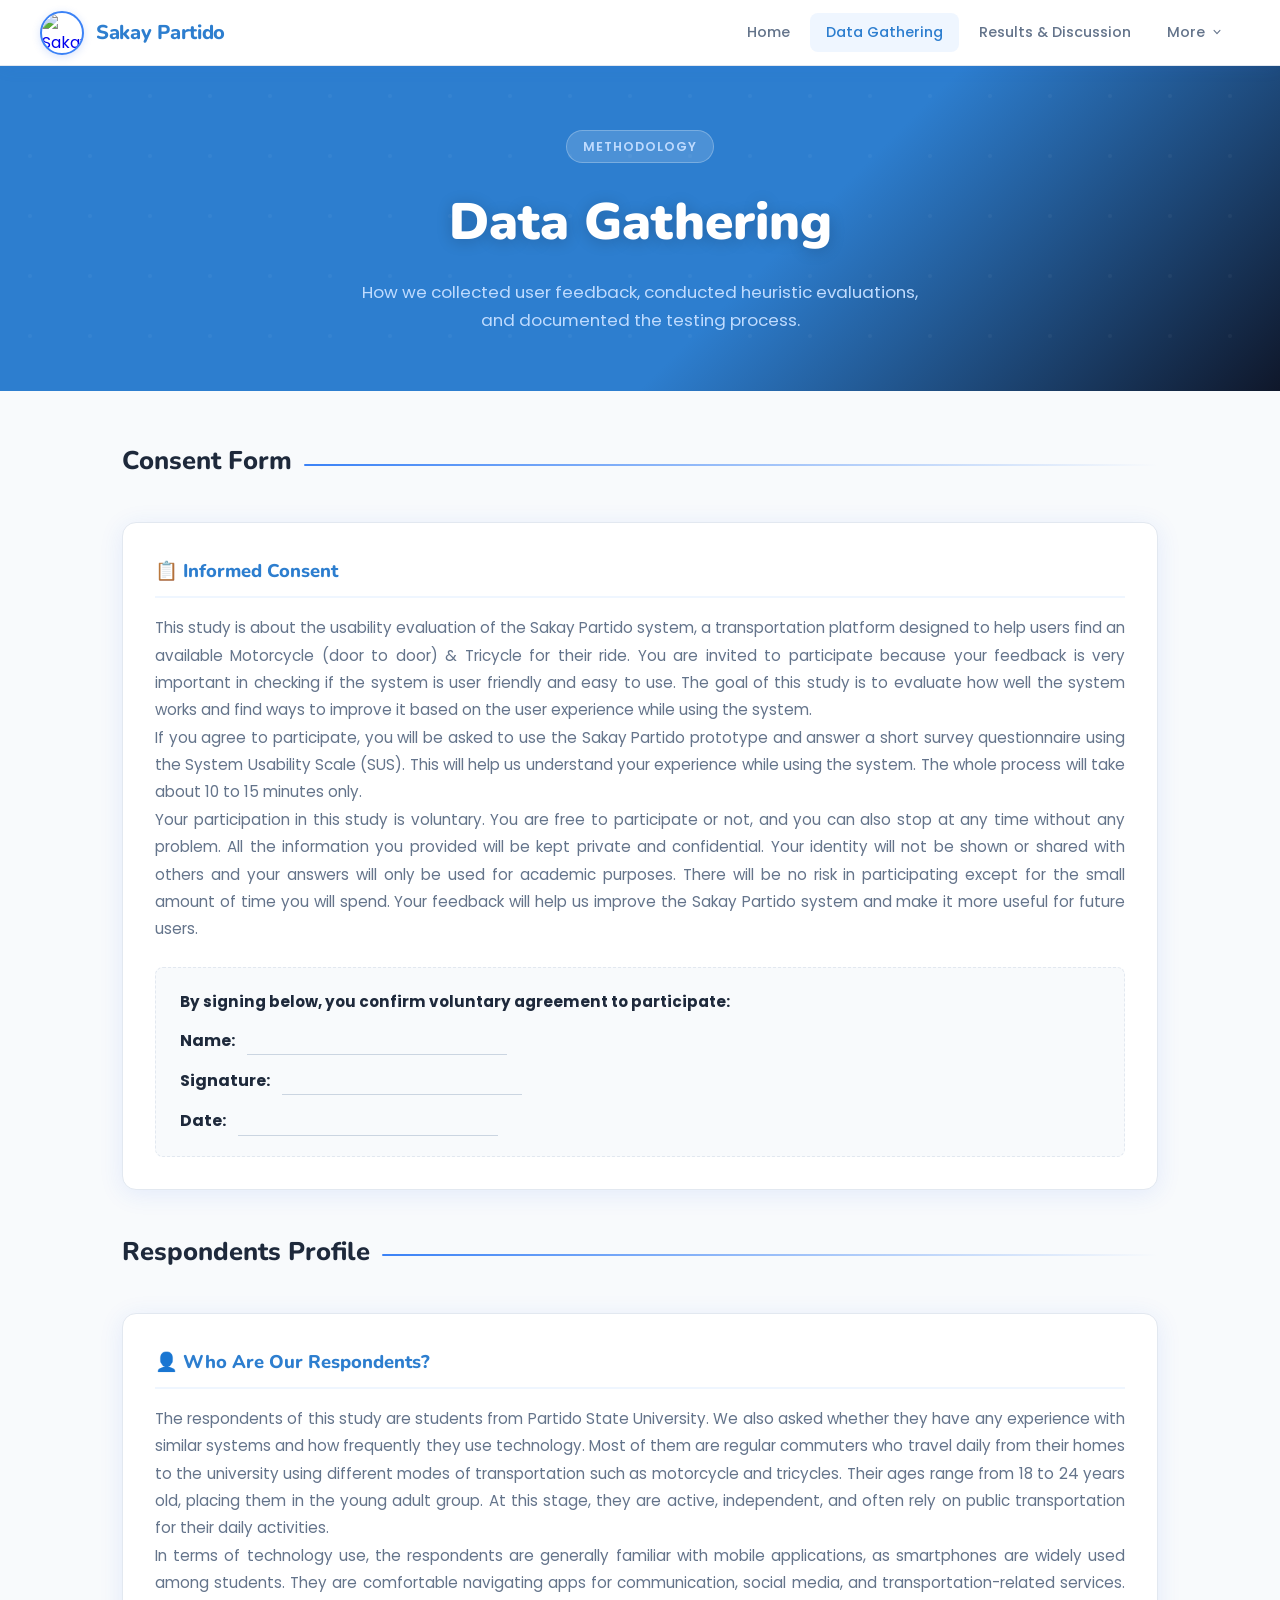
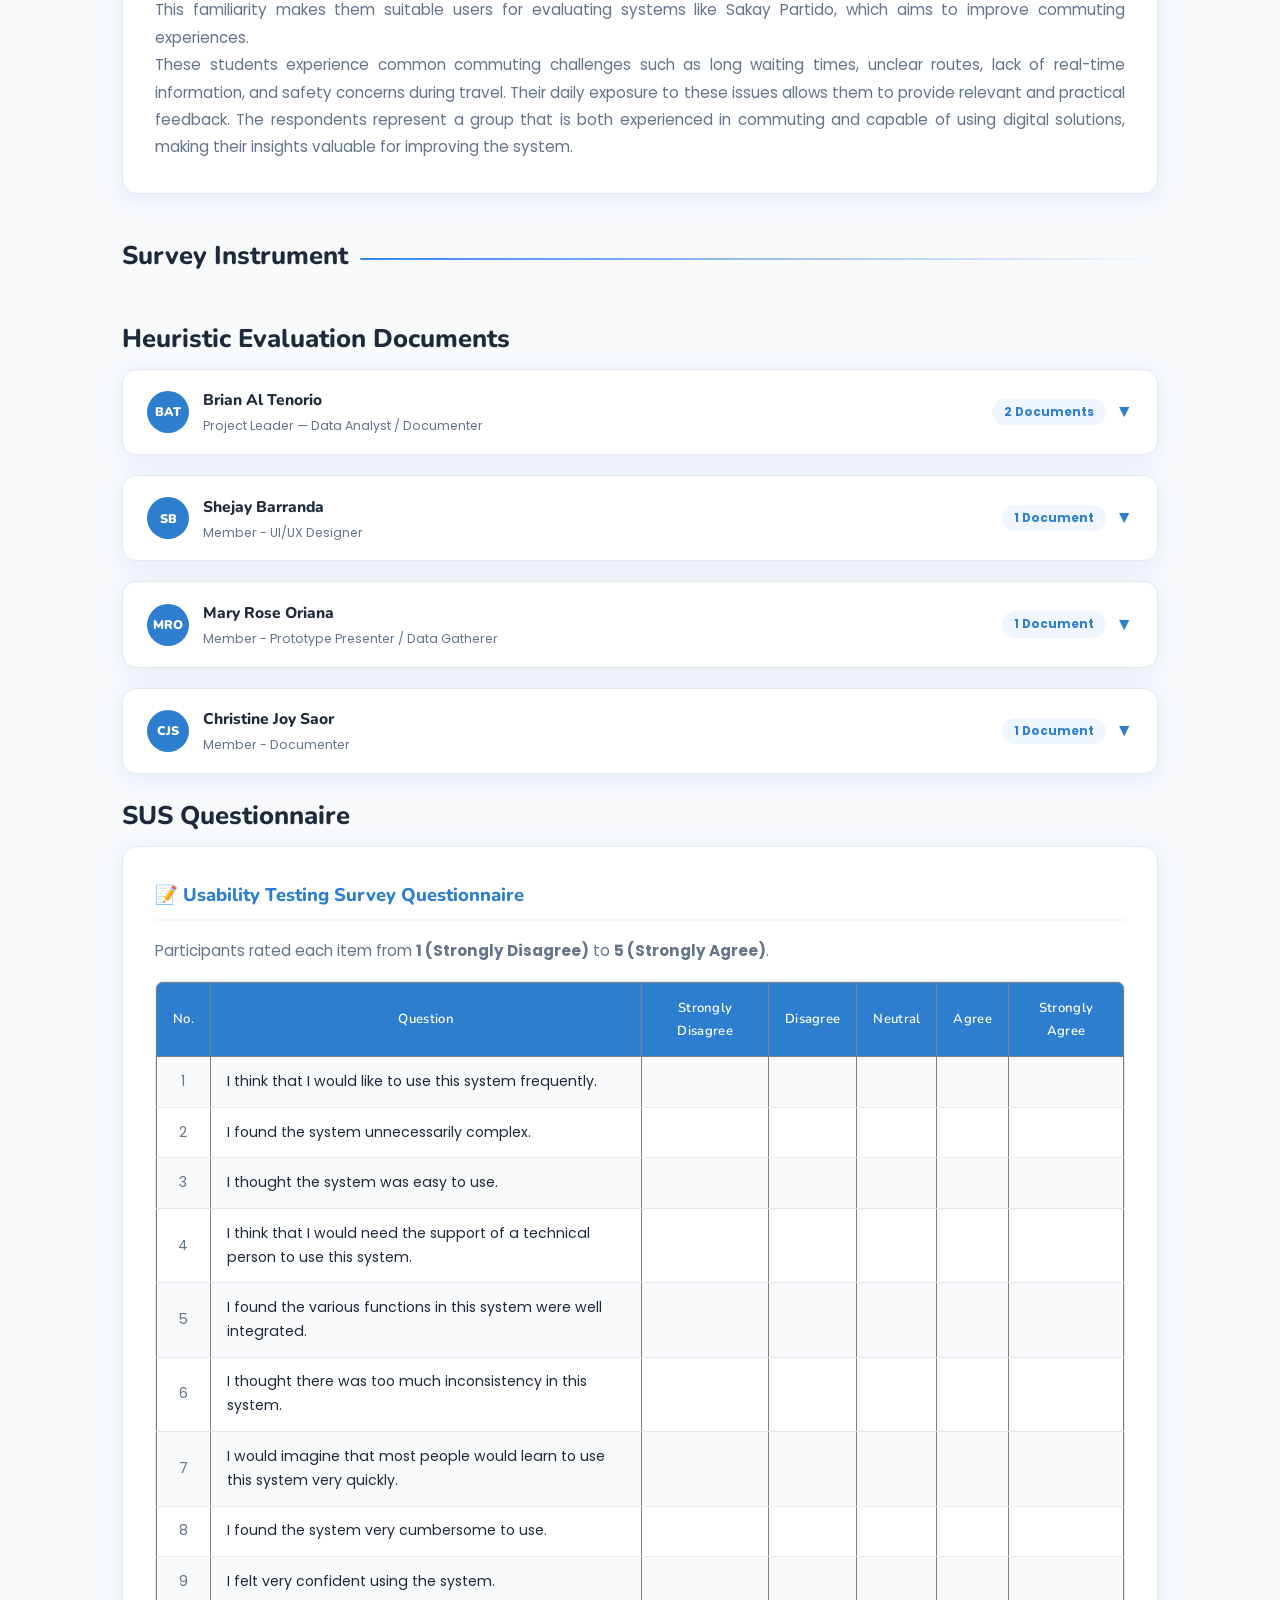
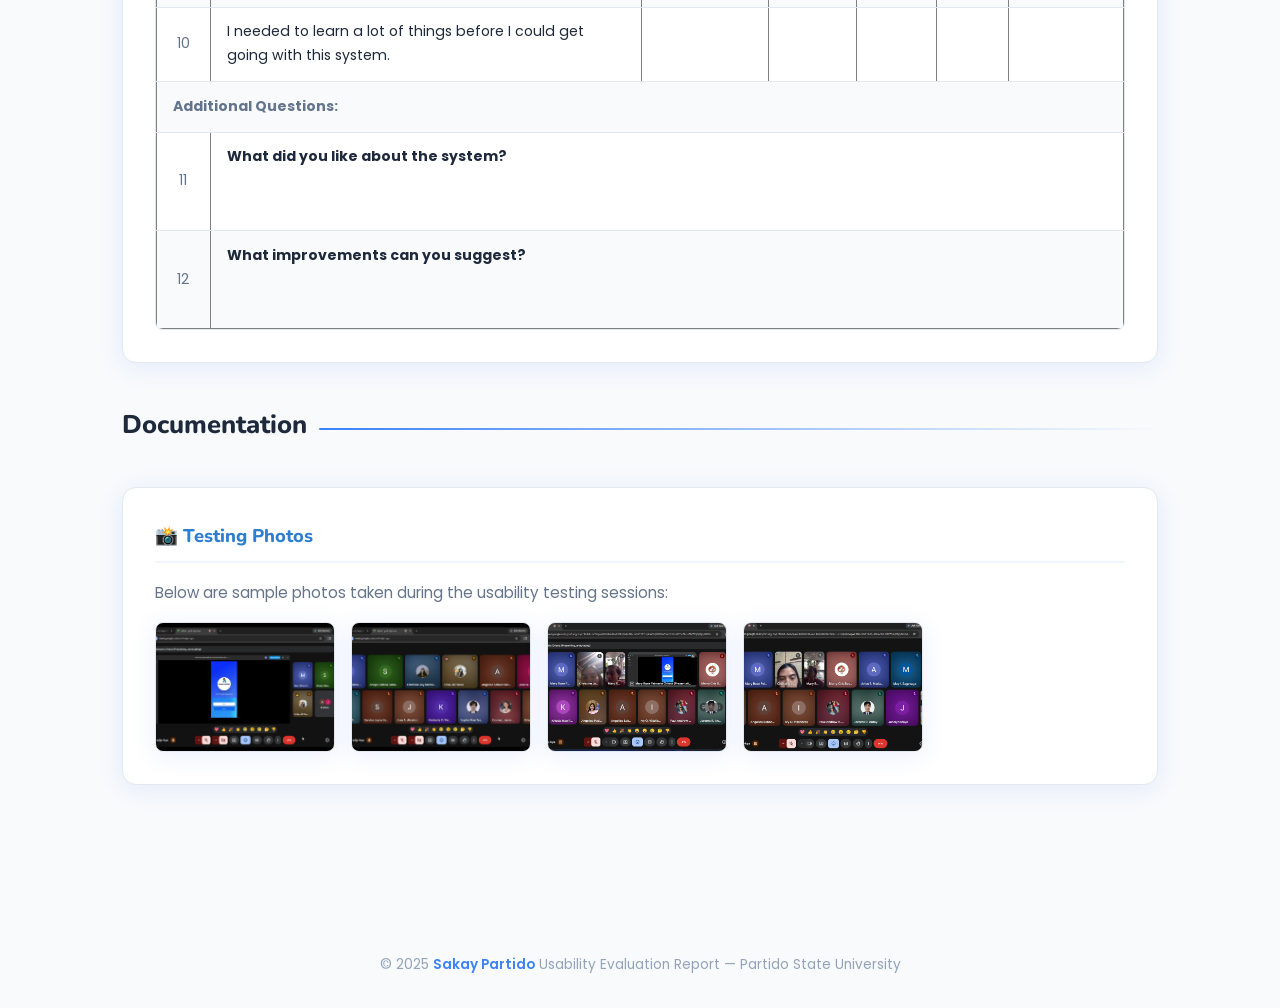
==== data-gathering.html @ 31b9d893 "ok" ====
<!DOCTYPE html>
<html lang="en">
<head>
    <meta charset="UTF-8">
    <meta name="viewport" content="width=device-width, initial-scale=1.0">
    <title>Sakay Partido – Data Gathering</title>
    <link rel="stylesheet" href="style.css">
</head>
<body>

<!-- ─── NAV ─── -->
<nav>
    <a class="logo-container" href="index.html">
        <div class="logo-circle">
            <img src="Logo.png" alt="Sakay Partido Logo">
        </div>
        <h2>Sakay Partido</h2>
    </a>
    <div class="nav-links">
        <a href="index.html">Home</a>
        <a href="data-gathering.html" class="active">Data Gathering</a>
        <a href="result.html">Results &amp; Discussion</a>
        <div class="dropdown">
            <button class="dropdown-btn" id="moreBtn">
                More
                <svg viewBox="0 0 20 20" fill="currentColor">
                    <path fill-rule="evenodd" d="M5.23 7.21a.75.75 0 011.06.02L10 11.168l3.71-3.938a.75.75 0 111.08 1.04l-4.25 4.5a.75.75 0 01-1.08 0l-4.25-4.5a.75.75 0 01.02-1.06z" clip-rule="evenodd"/>
                </svg>
            </button>
            <div class="dropdown-menu" id="dropdownMenu">
                <a href="reflection.html"><span class="icon">💭</span> Reflection</a>
                <a href="prototype.html"><span class="icon">📱</span> Prototype Walkthrough</a>
            </div>
        </div>
    </div>
</nav>

<!-- ─── HEADER ─── -->
<div class="page-header">
    <div class="tag">Methodology</div>
    <h1>Data Gathering</h1>
    <p>How we collected user feedback, conducted heuristic evaluations, and documented the testing process.</p>
</div>

<!-- ─── MAIN ─── -->
<main>

    <!-- CONSENT FORM -->
    <div class="section-divider">
        <h2 class="section-title">Consent Form</h2>
    </div>

    <div class="card">
        <h3>📋 Informed Consent</h3>
        <p>
            This study is about the usability evaluation of the Sakay Partido system, a transportation 
            platform designed to help users find an available Motorcycle (door to door) &amp; Tricycle for their 
            ride. You are invited to participate because your feedback is very important in checking if the 
            system is user friendly and easy to use. The goal of this study is to evaluate how well the system 
            works and find ways to improve it based on the user experience while using the system.
        </p>
        <p>
            If you agree to participate, you will be asked to use the Sakay Partido prototype and answer a 
            short survey questionnaire using the System Usability Scale (SUS). This will help us 
            understand your experience while using the system. The whole process will take about 10 to 
            15 minutes only.
        </p>
        <p>
            Your participation in this study is voluntary. You are free to participate or not, and 
            you can also stop at any time without any problem. All the information you provided will be 
            kept private and confidential. Your identity will not be shown or shared with others and 
            your answers will only be used for academic purposes. There will be no risk in participating 
            except for the small amount of time you will spend. Your feedback will help us improve the 
            Sakay Partido system and make it more useful for future users.
        </p>

        <div style="margin-top:1.5rem; background:#f8fafc; border-radius:var(--radius-sm); padding:1.25rem 1.5rem; border:1px dashed var(--border);">
            <p style="font-weight:700; color:var(--dark); margin-bottom:0.75rem;">By signing below, you confirm voluntary agreement to participate:</p>
            <div style="display:grid; gap:0.75rem;">
                <div><strong>Name:</strong> <span style="display:inline-block; width:260px; border-bottom:1.5px solid #cbd5e1; margin-left:0.5rem;">&nbsp;</span></div>
                <div><strong>Signature:</strong> <span style="display:inline-block; width:240px; border-bottom:1.5px solid #cbd5e1; margin-left:0.5rem;">&nbsp;</span></div>
                <div><strong>Date:</strong> <span style="display:inline-block; width:260px; border-bottom:1.5px solid #cbd5e1; margin-left:0.5rem;">&nbsp;</span></div>
            </div>
        </div>
    </div>

    <!-- RESPONDENTS PROFILE -->
    <div class="section-divider" style="margin-top:2.5rem;">
        <h2 class="section-title">Respondents Profile</h2>
    </div>

    <div class="card">
        <h3>👤 Who Are Our Respondents?</h3>
        <p>
            The respondents of this study are students from Partido State University. We also asked whether they have any experience
            with similar systems and how frequently they use technology. Most of them are regular 
            commuters who travel daily from their homes to the university using different modes of transportation 
            such as motorcycle and tricycles. Their ages range from 18 to 24 years old, placing them in the young 
            adult group. At this stage, they are active, independent, and often rely on public transportation for their 
            daily activities.
        </p>
        <p>
            In terms of technology use, the respondents are generally familiar with mobile applications, as smartphones 
            are widely used among students. They are comfortable navigating apps for communication, social media, and transportation-related services. 
            This familiarity makes them suitable users for evaluating systems like Sakay Partido, which aims to improve commuting experiences.
        </p>
        <p>
            These students experience common commuting challenges such as long waiting times, unclear routes, lack of real-time information, 
            and safety concerns during travel. Their daily exposure to these issues allows them to provide relevant and practical feedback. 
            The respondents represent a group that is both experienced in commuting and capable of using digital solutions, making their insights 
            valuable for improving the system.
        </p>
    </div>

    <div class="section-divider" style="margin-top:2.5rem;">
        <h2 class="section-title">Survey Instrument</h2>
    </div>

    <!-- HEURISTIC EVALUATION PDFs -->
        <h2 class="section-title">Heuristic Evaluation Documents</h2>

    <style>
        .pdf-member-block {
            background: var(--white);
            border: 1px solid var(--border);
            border-radius: var(--radius);
            box-shadow: var(--shadow);
            margin-bottom: 1.25rem;
            overflow: hidden;
        }
        .pdf-member-header {
            display: flex;
            align-items: center;
            justify-content: space-between;
            padding: 1.1rem 1.5rem;
            cursor: pointer;
            user-select: none;
            gap: 1rem;
            transition: background 0.2s;
        }
        .pdf-member-header:hover { background: #f8fafc; }
        .pdf-member-header-left {
            display: flex;
            align-items: center;
            gap: 0.85rem;
        }
        .pdf-avatar {
            width: 42px;
            height: 42px;
            border-radius: 50%;
            background: var(--primary);
            color: #fff;
            display: flex;
            align-items: center;
            justify-content: center;
            font-family: 'Nunito', sans-serif;
            font-weight: 900;
            font-size: 0.78rem;
            flex-shrink: 0;
        }
        .pdf-member-name {
            font-family: 'Nunito', sans-serif;
            font-weight: 800;
            color: var(--dark);
            font-size: 0.97rem;
        }
        .pdf-member-role {
            font-size: 0.78rem;
            color: var(--text-muted);
            margin-top: 0.1rem;
        }
        .pdf-badge {
            background: #eff6ff;
            color: var(--primary);
            border-radius: 99px;
            padding: 0.2rem 0.75rem;
            font-size: 0.74rem;
            font-weight: 700;
            white-space: nowrap;
        }
        .pdf-toggle-icon {
            color: var(--primary);
            font-size: 1.1rem;
            transition: transform 0.25s;
            flex-shrink: 0;
        }
        .pdf-toggle-icon.rotated { transform: rotate(180deg); }
        .pdf-body {
            display: none;
            border-top: 1px solid var(--border);
            padding: 1.25rem 1.5rem 1.5rem;
        }
        .pdf-body.open { display: block; }
        .pdf-tabs {
            display: flex;
            gap: 0.5rem;
            margin-bottom: 1rem;
            flex-wrap: wrap;
        }
        .pdf-tab-btn {
            background: #f1f5f9;
            border: 1px solid var(--border);
            border-radius: 99px;
            padding: 0.35rem 1rem;
            font-family: 'Nunito', sans-serif;
            font-size: 0.8rem;
            font-weight: 700;
            color: var(--text-muted);
            cursor: pointer;
            transition: all 0.2s;
        }
        .pdf-tab-btn.active {
            background: var(--primary);
            color: #fff;
            border-color: var(--primary);
        }
        .pdf-tab-btn:hover:not(.active) { background: #e2e8f0; }
        .pdf-frame-wrap { position: relative; }
        .pdf-frame-wrap iframe {
            width: 100%;
            height: 620px;
            border: 1px solid var(--border);
            border-radius: var(--radius-sm);
            display: block;
        }
        .pdf-open-link {
            display: inline-flex;
            align-items: center;
            gap: 0.4rem;
            margin-top: 0.75rem;
            font-size: 0.8rem;
            color: var(--primary);
            font-weight: 700;
            text-decoration: none;
        }
        .pdf-open-link:hover { text-decoration: underline; }
    </style>

    <!-- Brian — 2 PDFs -->
    <div class="pdf-member-block">
        <div class="pdf-member-header" onclick="togglePdf(this)">
            <div class="pdf-member-header-left">
                <div class="pdf-avatar">BAT</div>
                <div>
                    <div class="pdf-member-name">Brian Al Tenorio</div>
                    <div class="pdf-member-role">Project Leader — Data Analyst / Documenter</div>
                </div>
            </div>
            <div style="display:flex;align-items:center;gap:0.6rem;">
                <span class="pdf-badge">2 Documents</span>
                <span class="pdf-toggle-icon">▼</span>
            </div>
        </div>
        <div class="pdf-body">
            <div class="pdf-tabs">
                <button class="pdf-tab-btn active" onclick="switchTab(this, 'res-bat-pdf-1')">Evaluation 1</button>
                <button class="pdf-tab-btn" onclick="switchTab(this, 'res-bat-pdf-2')">Evaluation 2</button>
            </div>
            <div class="pdf-frame-wrap" id="res-bat-pdf-1">
                <iframe src="[data-uri]" title="Brian Al Tenorio — Heuristic Evaluation 1"></iframe>
                <a class="pdf-open-link" href="[data-uri]" target="_blank">↗ Open in new tab</a>
            </div>
            <div class="pdf-frame-wrap" id="res-bat-pdf-2" style="display:none;">
                <iframe src="[data-uri]" title="Brian Al Tenorio — Heuristic Evaluation 2"></iframe>
                <a class="pdf-open-link" href="[data-uri]" target="_blank">↗ Open in new tab</a>
            </div>
        </div>
    </div>

    <!-- Shejay — 1 PDF -->
    <div class="pdf-member-block">
        <div class="pdf-member-header" onclick="togglePdf(this)">
            <div class="pdf-member-header-left">
                <div class="pdf-avatar">SB</div>
                <div>
                    <div class="pdf-member-name">Shejay Barranda</div>
                    <div class="pdf-member-role">Member - UI/UX Designer</div>
                </div>
            </div>
            <div style="display:flex;align-items:center;gap:0.6rem;">
                <span class="pdf-badge">1 Document</span>
                <span class="pdf-toggle-icon">▼</span>
            </div>
        </div>
        <div class="pdf-body">
            <div class="pdf-frame-wrap">
                <iframe src="Barranda_Heuristic_Evaluation.pdf" title="Shejay Barranda — Heuristic Evaluation"></iframe>
                <a class="pdf-open-link" href="pdf/Barranda_Heuristic_Evaluation.pdf" target="_blank">↗ Open in new tab</a>
            </div>
        </div>
    </div>

    <!-- Mary Rose — 1 PDF -->
    <div class="pdf-member-block">
        <div class="pdf-member-header" onclick="togglePdf(this)">
            <div class="pdf-member-header-left">
                <div class="pdf-avatar">MRO</div>
                <div>
                    <div class="pdf-member-name">Mary Rose Oriana</div>
                    <div class="pdf-member-role">Member - Prototype Presenter / Data Gatherer</div>
                </div>
            </div>
            <div style="display:flex;align-items:center;gap:0.6rem;">
                <span class="pdf-badge">1 Document</span>
                <span class="pdf-toggle-icon">▼</span>
            </div>
        </div>
        <div class="pdf-body">
            <div class="pdf-frame-wrap">
                <iframe src="Oriana_Heuristic_Evaluation.pdf" title="Mary Rose Oriana — Heuristic Evaluation"></iframe>
                <a class="pdf-open-link" href="pdf/Oriana_Heuristic_Evaluation.pdf" target="_blank">↗ Open in new tab</a>
            </div>
        </div>
    </div>

    <!-- Christine Joy — 1 PDF -->
    <div class="pdf-member-block">
        <div class="pdf-member-header" onclick="togglePdf(this)">
            <div class="pdf-member-header-left">
                <div class="pdf-avatar">CJS</div>
                <div>
                    <div class="pdf-member-name">Christine Joy Saor</div>
                    <div class="pdf-member-role">Member - Documenter</div>
                </div>
            </div>
            <div style="display:flex;align-items:center;gap:0.6rem;">
                <span class="pdf-badge">1 Document</span>
                <span class="pdf-toggle-icon">▼</span>
            </div>
        </div>
        <div class="pdf-body">
            <div class="pdf-frame-wrap">
                <iframe src="Saor_Heuristic_Evaluation.pdf" title="Christine Joy Saor — Heuristic Evaluation"></iframe>
                <a class="pdf-open-link" href="pdf/Saor_Heuristic_Evaluation.pdf" target="_blank">↗ Open in new tab</a>
            </div>
        </div>
    </div>


    <!-- SUS QUESTIONNAIRE -->
        <h2 class="section-title">SUS Questionnaire</h2>
    <div class="card">
        <h3>📝 Usability Testing Survey Questionnaire</h3>
        <p style="margin-bottom:1rem;">Participants rated each item from <strong>1 (Strongly Disagree)</strong> to <strong>5 (Strongly Agree)</strong>.</p>

        <div class="table-wrapper">
    <table border="1" width="100%" cellspacing="0" cellpadding="10">
        <tr>
            <th>No.</th>
            <th>Question</th>
            <th>Strongly Disagree</th>
            <th>Disagree</th>
            <th>Neutral</th>
            <th>Agree</th>
            <th>Strongly Agree</th>
        </tr>

        <tr>
            <td>1</td>
            <td>I think that I would like to use this system frequently. </td>
            <td></td><td></td><td></td><td></td><td></td>
        </tr>

        <tr>
            <td>2</td>
            <td>I found the system unnecessarily complex.</td>
            <td></td><td></td><td></td><td></td><td></td>
        </tr>

        <tr>
            <td>3</td>
            <td>I thought the system was easy to use. </td>
            <td></td><td></td><td></td><td></td><td></td>
        </tr>

        <tr>
            <td>4</td>
            <td>I think that I would need the support of a technical person to use this system. </td>
            <td></td><td></td><td></td><td></td><td></td>
        </tr>

        <tr>
            <td>5</td>
            <td>I found the various functions in this system were well integrated. </td>
            <td></td><td></td><td></td><td></td><td></td>
        </tr>

        <tr>
            <td>6</td>
            <td>I thought there was too much inconsistency in this system.  </td>
            <td></td><td></td><td></td><td></td><td></td>
        </tr>

        <tr>
            <td>7</td>
            <td>I would imagine that most people would learn to use this system very quickly.  </td>
            <td></td><td></td><td></td><td></td><td></td>
        </tr>

        <tr>
            <td>8</td>
            <td>I found the system very cumbersome to use. </td>
            <td></td><td></td><td></td><td></td><td></td>
        </tr>

        <tr>
            <td>9</td>
            <td>I felt very confident using the system. </td>
            <td></td><td></td><td></td><td></td><td></td>
        </tr>

        <tr>
            <td>10</td>
            <td>I needed to learn a lot of things before I could get going with this system.</td>
            <td></td><td></td><td></td><td></td><td></td>
        </tr>

        <!-- Space ini sunod sa 10 para sa Additional Question -->
        <tr>
            <td colspan="7" style="text-align: left;">
            <strong>Additional Questions:</strong>
        </td>
        </tr>

        <tr>
            <td>11</td>
            <td colspan="6">
                <strong>What did you like about the system?</strong><br><br><br>
        </td>
        </tr>

         <tr>
            <td>12</td>
            <td colspan="6">
                <strong>What improvements can you suggest?  </strong><br><br><br>
            </td>
        </tr>
    </table>
        </div>
    </div>

    <!-- DOCUMENTATION -->
    <div class="section-divider" style="margin-top:2.5rem;">
        <h2 class="section-title">Documentation</h2>
    </div>

    <div class="card">
        <h3>📸 Testing Photos</h3>
        <p style="margin-bottom:1rem;">Below are sample photos taken during the usability testing sessions:</p>
        <div class="docs-grid">
            <img src="images/GMEET1.png" class="documentation" alt="Testing Session 1">
            <img src="images/GMEET2.png" class="documentation" alt="Testing Session 2">
            <img src="images/GMEET3.png" class="documentation" alt="Testing Session 3">
            <img src="images/GMEET4.png" class="documentation" alt="Testing Session 3">

        </div>
    </div>

</main>

<footer>
    <p>&copy; 2025 <span>Sakay Partido</span> Usability Evaluation Report &mdash; Partido State University</p>
</footer>

<script>
    const btn = document.getElementById('moreBtn');
    const menu = document.getElementById('dropdownMenu');
    btn.addEventListener('click', () => {
        btn.classList.toggle('open');
        menu.classList.toggle('open');
    });
    document.addEventListener('click', (e) => {
        if (!btn.contains(e.target) && !menu.contains(e.target)) {
            btn.classList.remove('open');
            menu.classList.remove('open');
        }
    });

    function togglePdf(header) {
        const body = header.nextElementSibling;
        const icon = header.querySelector('.pdf-toggle-icon');
        body.classList.toggle('open');
        icon.classList.toggle('rotated');
    }

    function switchTab(tabBtn, targetId) {
        // Deactivate all sibling tab buttons
        tabBtn.closest('.pdf-tabs').querySelectorAll('.pdf-tab-btn').forEach(b => b.classList.remove('active'));
        tabBtn.classList.add('active');
        // Hide all pdf frames in this block, show target
        const block = tabBtn.closest('.pdf-body');
        block.querySelectorAll('.pdf-frame-wrap').forEach(f => f.style.display = 'none');
        block.querySelector('#' + targetId).style.display = 'block';
    }
</script>
</body>
</html>
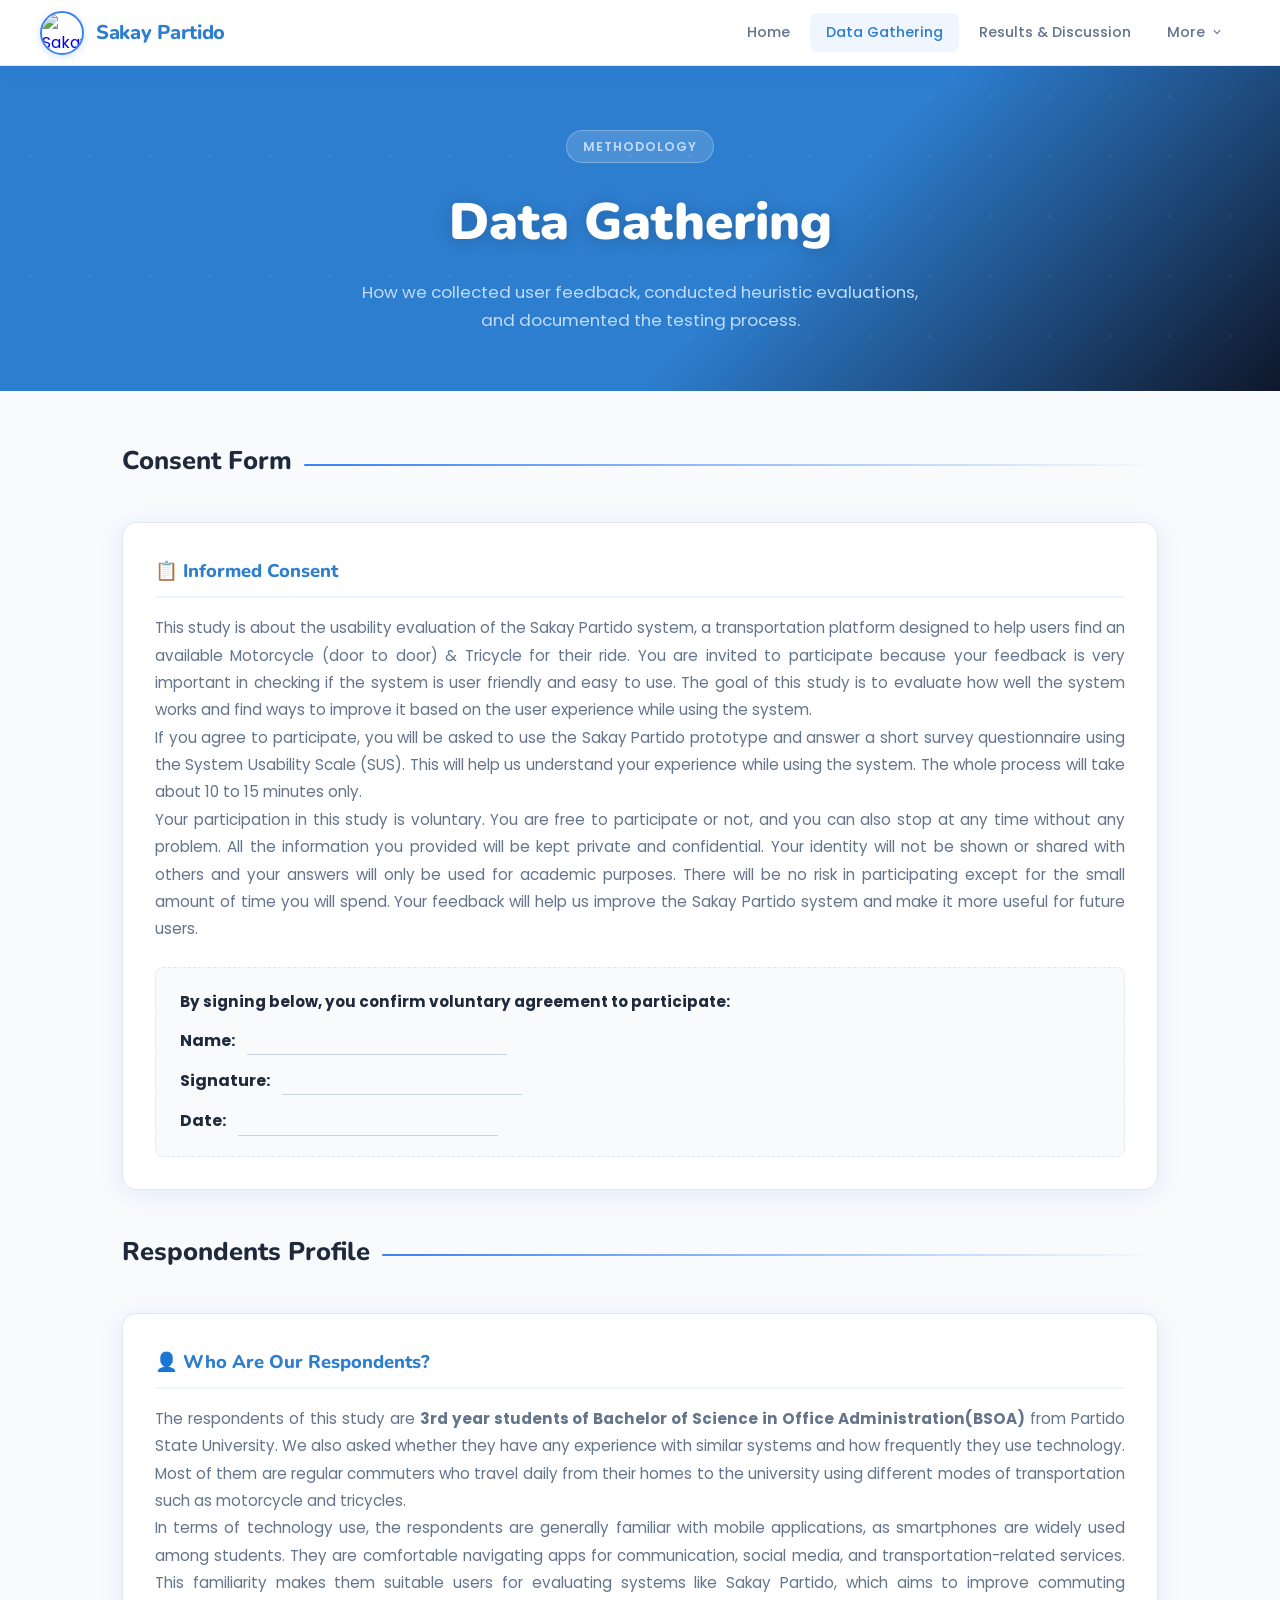
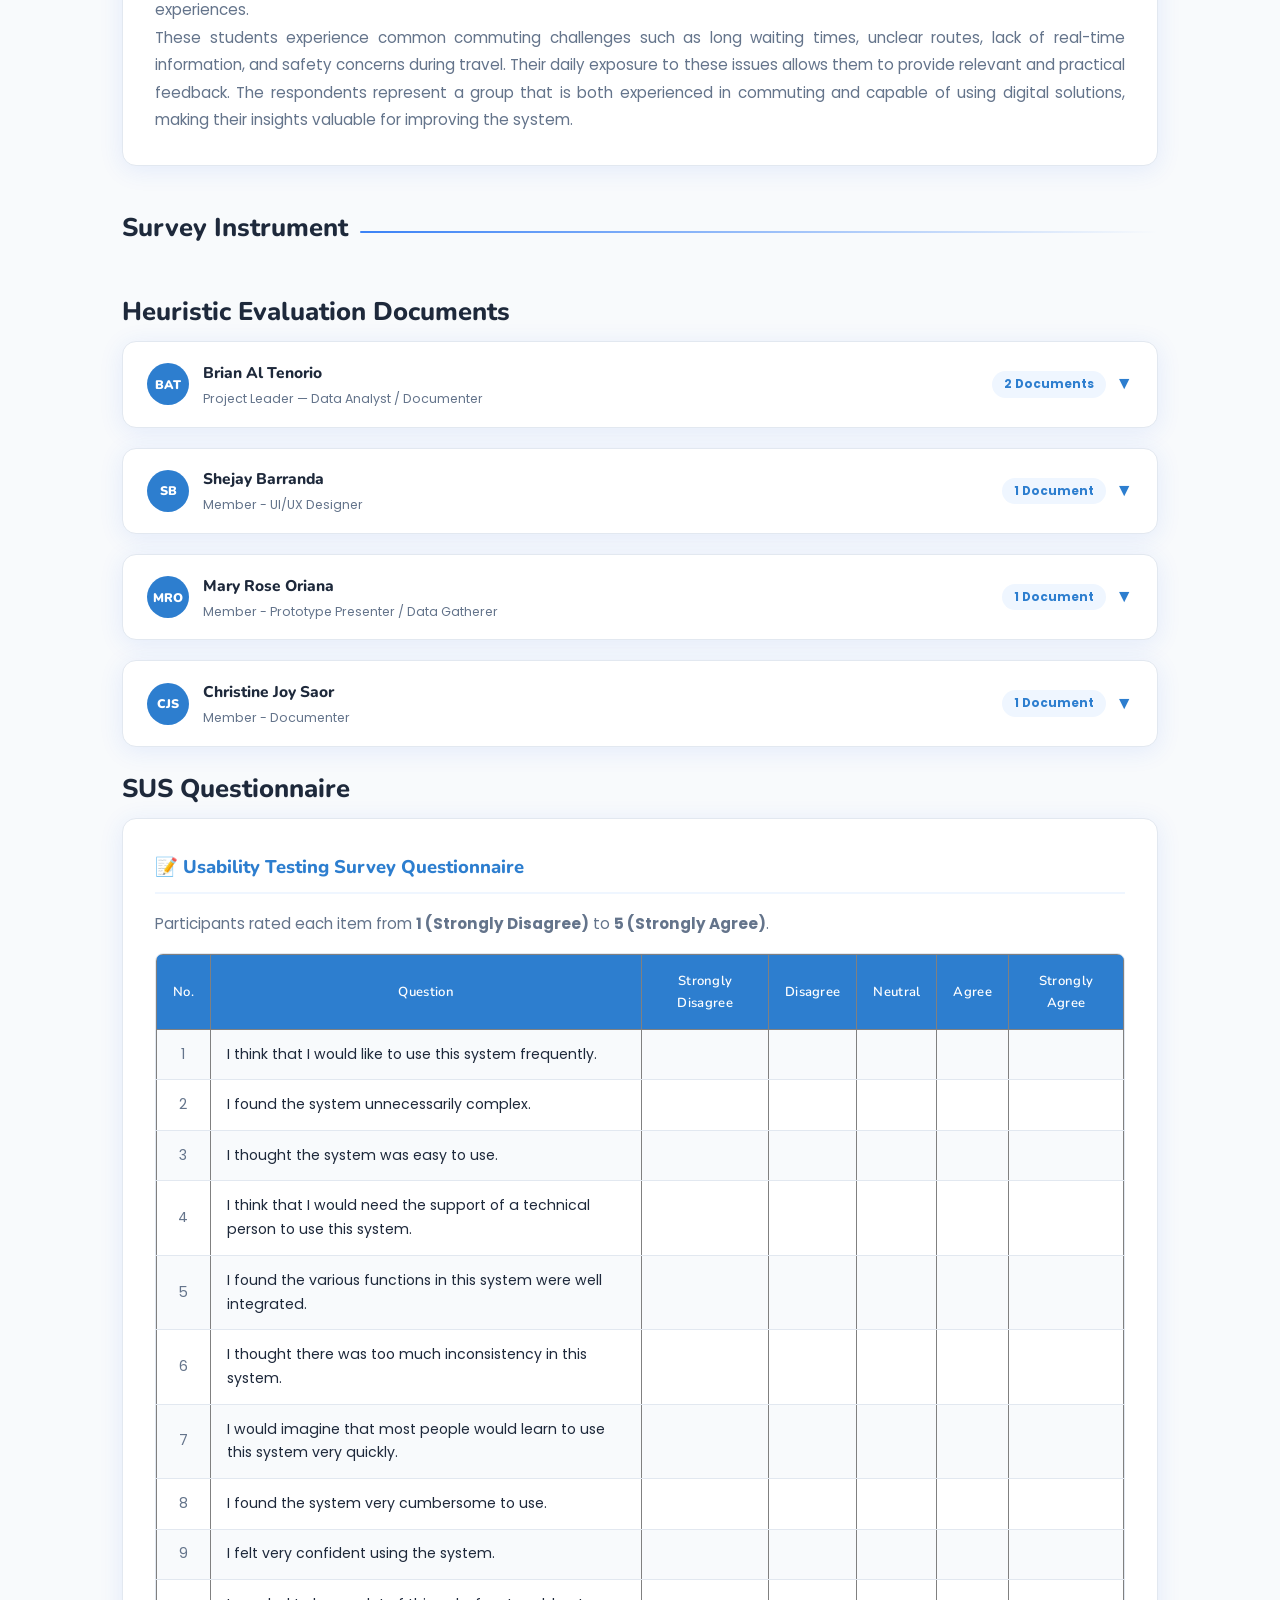
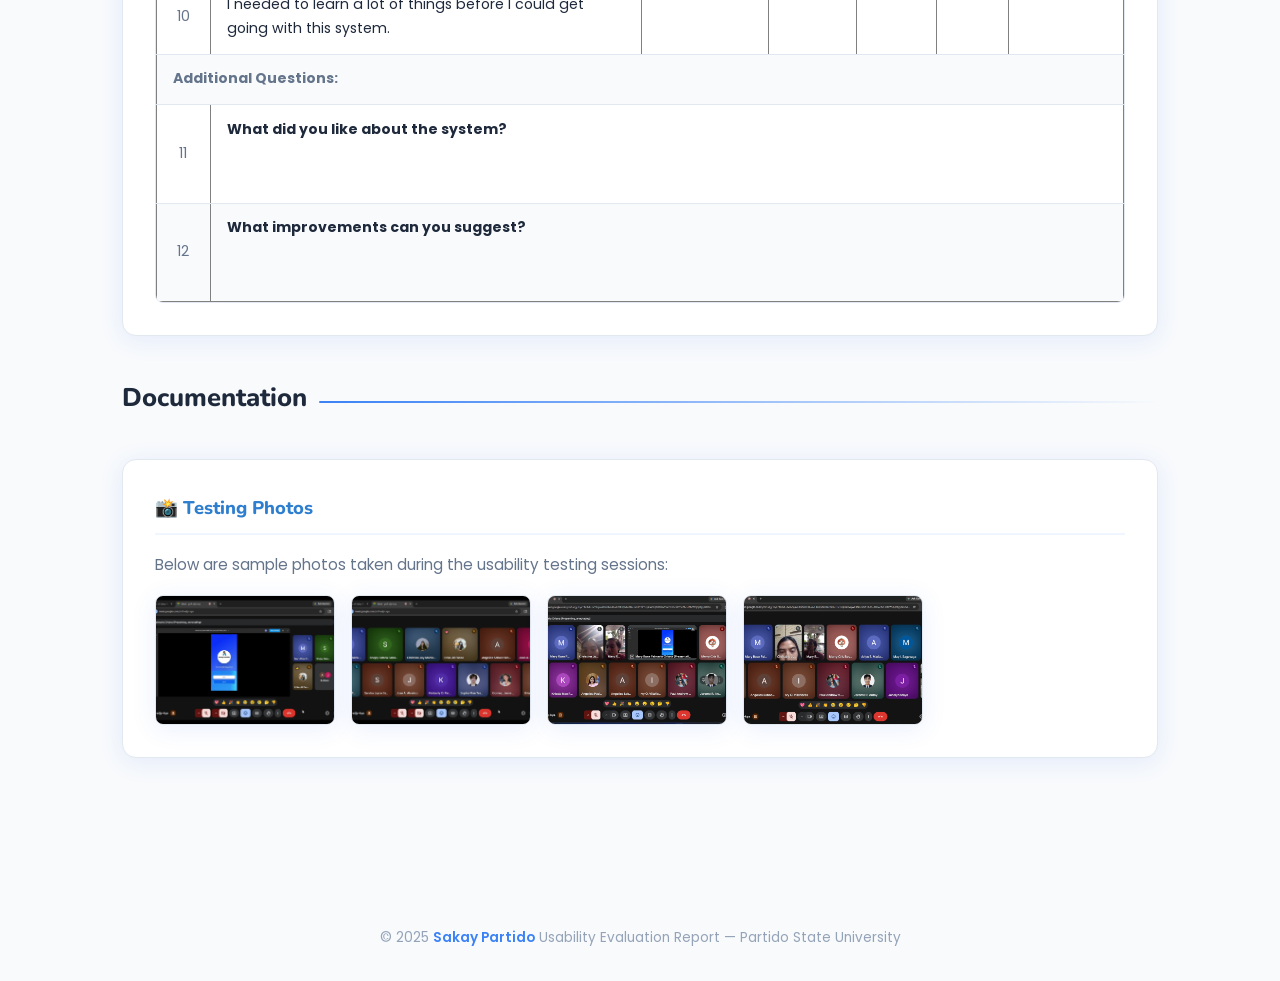
==== commit 095141e8: "heuristic" ====
--- a/data-gathering.html
+++ b/data-gathering.html
@@ -92,12 +92,10 @@
     <div class="card">
         <h3>👤 Who Are Our Respondents?</h3>
         <p>
-            The respondents of this study are students from Partido State University. We also asked whether they have any experience
+            The respondents of this study are <strong>3rd year students of Bachelor of Science in Office Administration(BSOA)</strong> from Partido State University. We also asked whether they have any experience
             with similar systems and how frequently they use technology. Most of them are regular 
             commuters who travel daily from their homes to the university using different modes of transportation 
-            such as motorcycle and tricycles. Their ages range from 18 to 24 years old, placing them in the young 
-            adult group. At this stage, they are active, independent, and often rely on public transportation for their 
-            daily activities.
+            such as motorcycle and tricycles.
         </p>
         <p>
             In terms of technology use, the respondents are generally familiar with mobile applications, as smartphones 
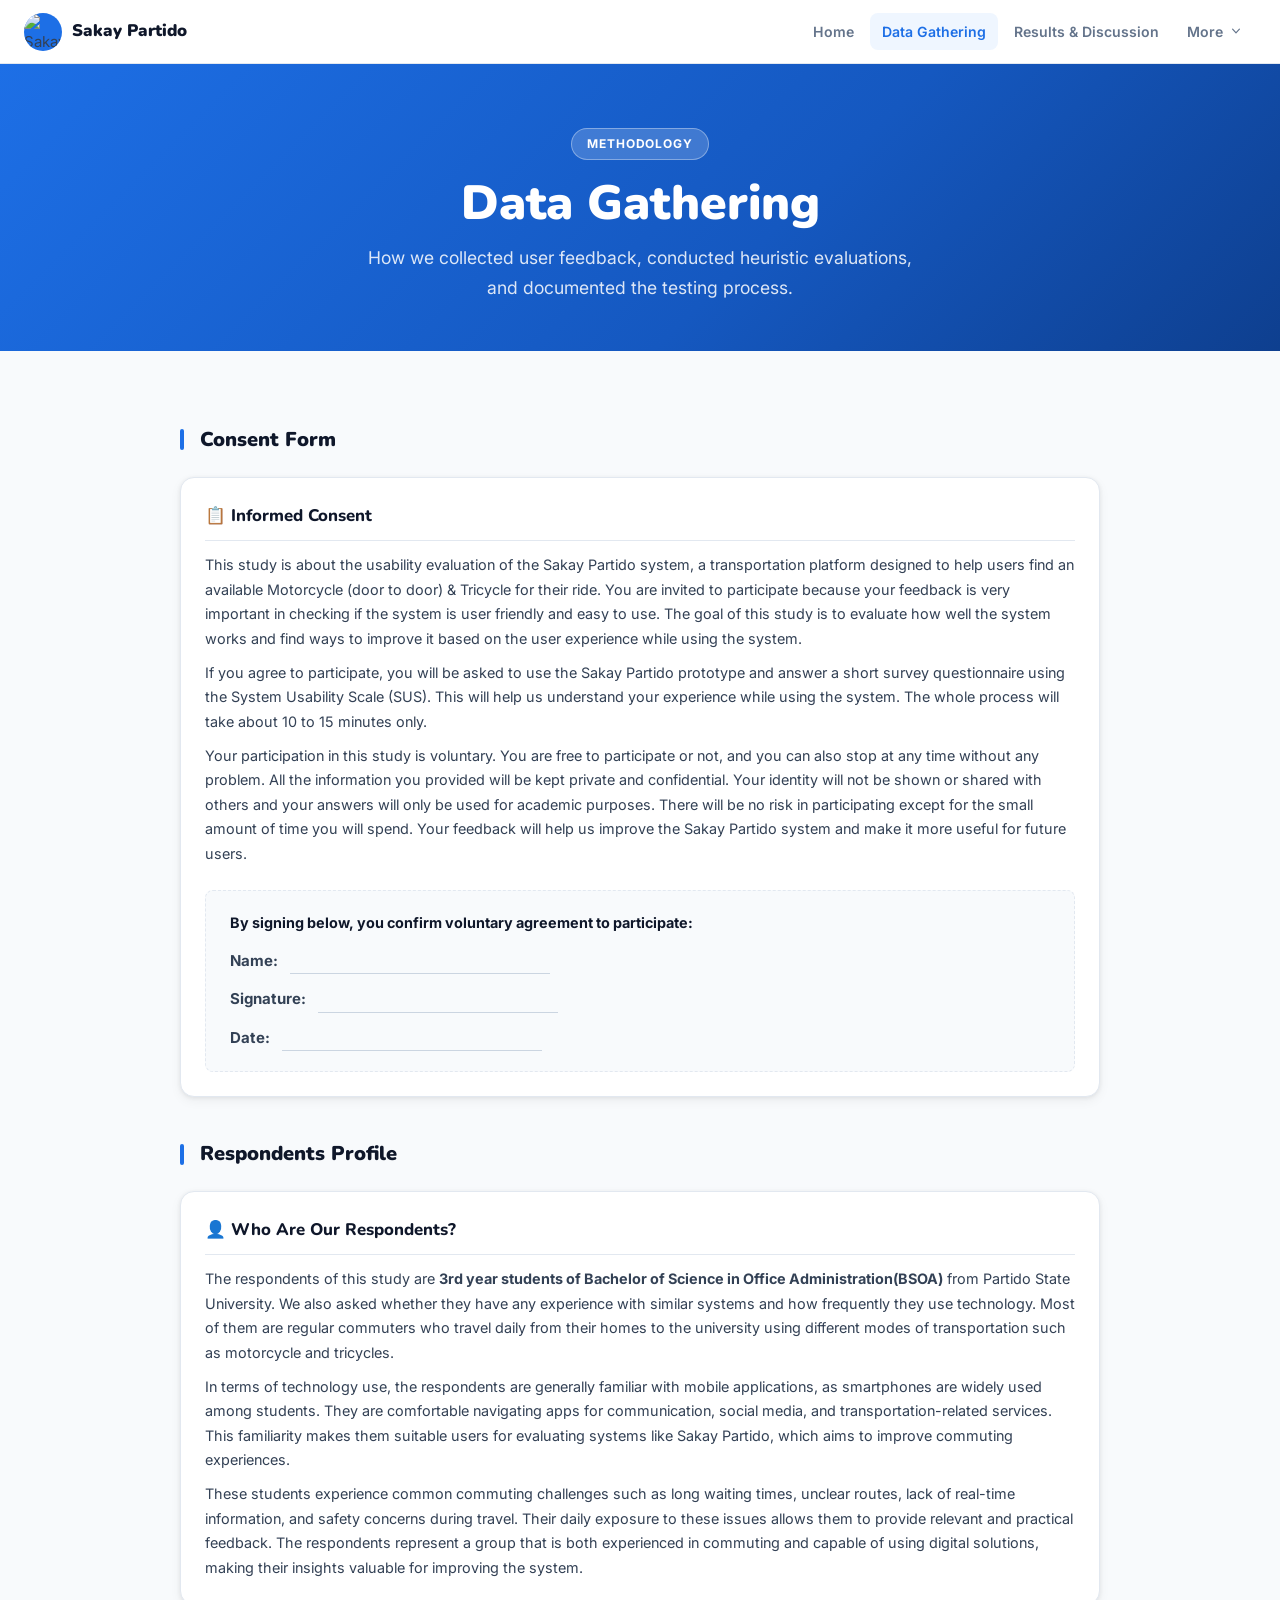
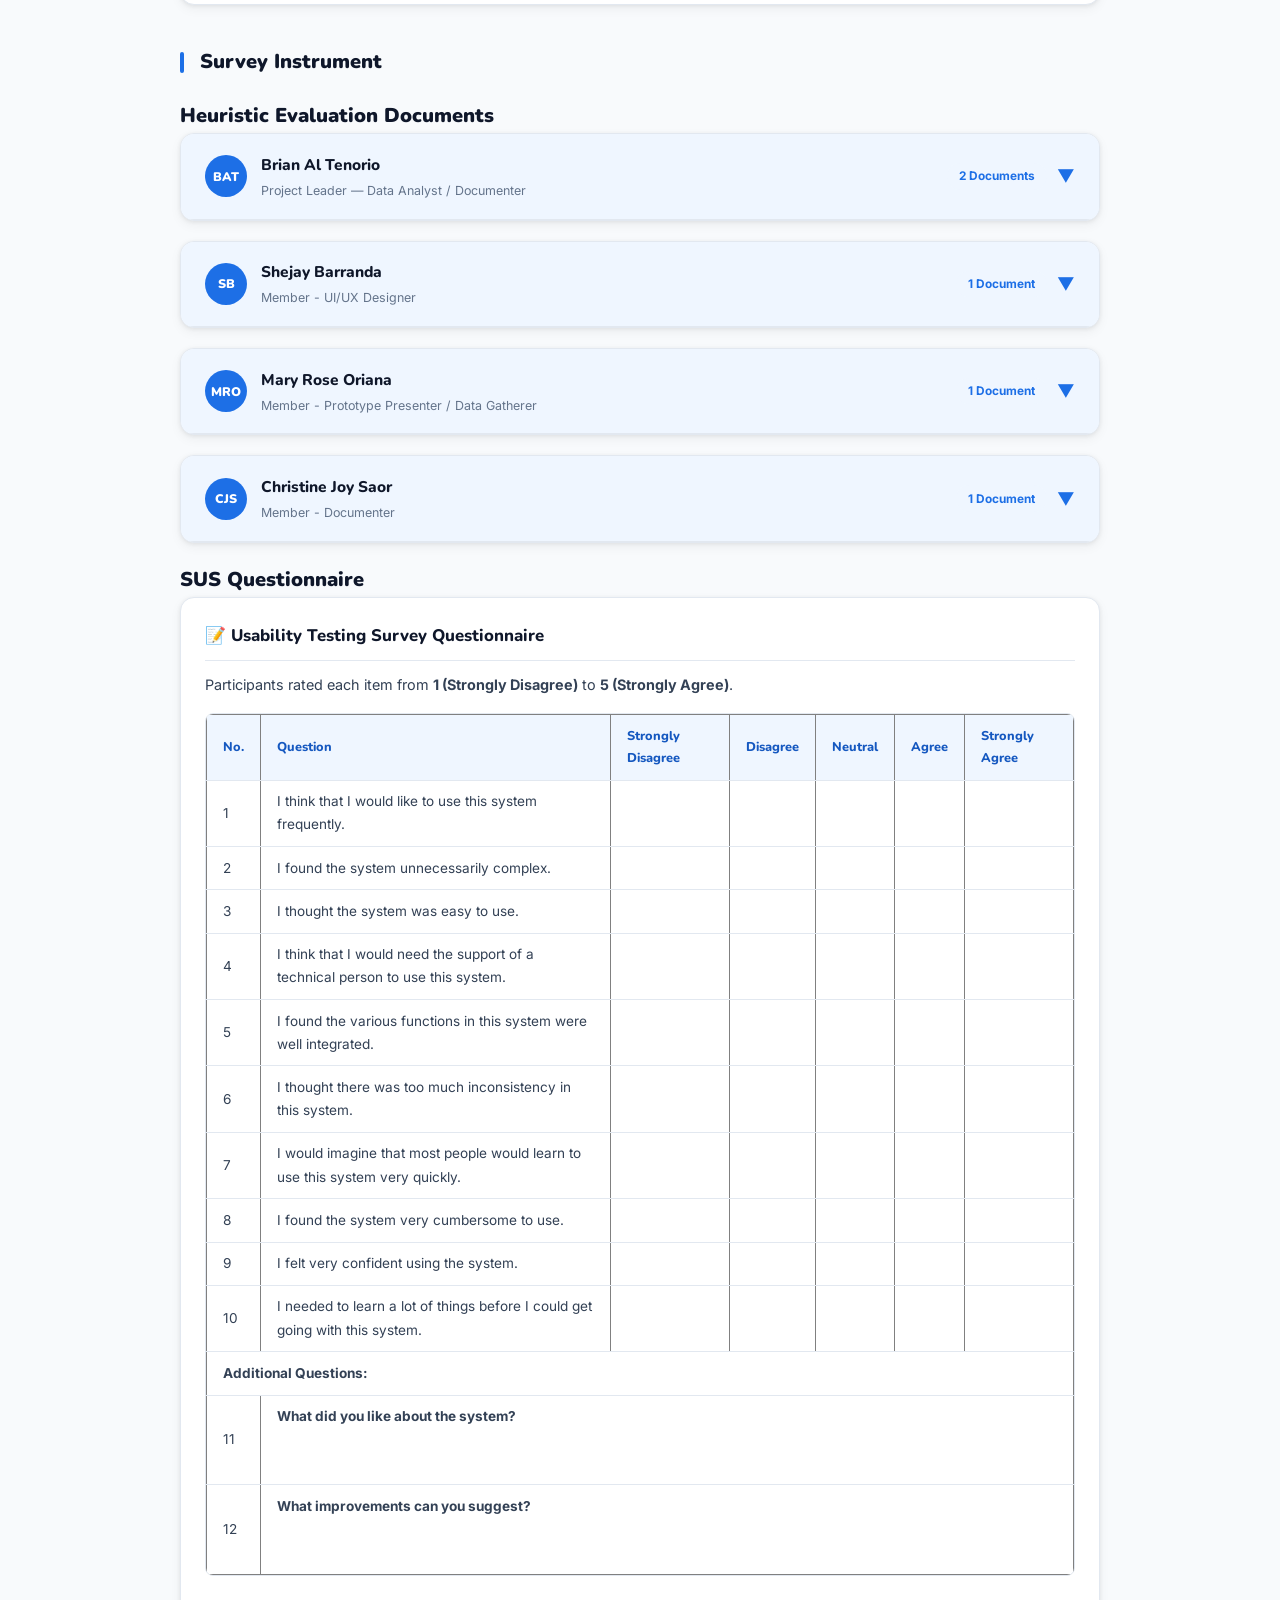
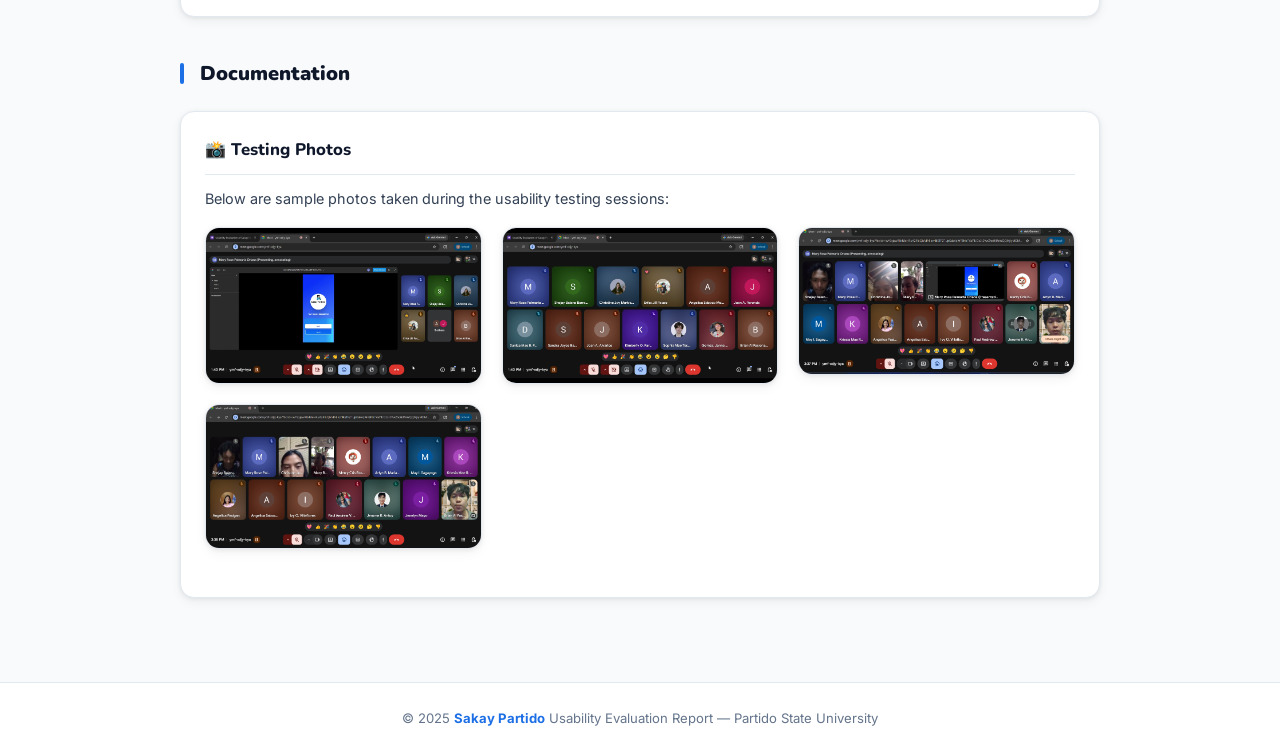
==== commit 31aff677: "responsiveness" ====
--- a/data-gathering.html
+++ b/data-gathering.html
@@ -33,7 +33,17 @@
             </div>
         </div>
     </div>
+    <button class="hamburger" id="hamburger" aria-label="Open menu">
+        <span></span><span></span><span></span>
+    </button>
 </nav>
+<div class="mobile-nav" id="mobileNav">
+    <a href="index.html">🏠 Home</a>
+    <a href="data-gathering.html"  class="active">📋 Data Gathering</a>
+    <a href="result.html">📊 Results &amp; Discussion</a>
+    <a href="reflection.html">💭 Reflection</a>
+    <a href="prototype.html">📱 Prototype Walkthrough</a>
+</div>
 
 <!-- ─── HEADER ─── -->
 <div class="page-header">
@@ -463,33 +473,21 @@
 <script>
     const btn = document.getElementById('moreBtn');
     const menu = document.getElementById('dropdownMenu');
-    btn.addEventListener('click', () => {
+    btn.addEventListener('click', (e) => {
+        e.stopPropagation();
         btn.classList.toggle('open');
         menu.classList.toggle('open');
     });
-    document.addEventListener('click', (e) => {
-        if (!btn.contains(e.target) && !menu.contains(e.target)) {
-            btn.classList.remove('open');
-            menu.classList.remove('open');
-        }
+    document.addEventListener('click', () => {
+        btn.classList.remove('open');
+        menu.classList.remove('open');
     });
-
-    function togglePdf(header) {
-        const body = header.nextElementSibling;
-        const icon = header.querySelector('.pdf-toggle-icon');
-        body.classList.toggle('open');
-        icon.classList.toggle('rotated');
-    }
-
-    function switchTab(tabBtn, targetId) {
-        // Deactivate all sibling tab buttons
-        tabBtn.closest('.pdf-tabs').querySelectorAll('.pdf-tab-btn').forEach(b => b.classList.remove('active'));
-        tabBtn.classList.add('active');
-        // Hide all pdf frames in this block, show target
-        const block = tabBtn.closest('.pdf-body');
-        block.querySelectorAll('.pdf-frame-wrap').forEach(f => f.style.display = 'none');
-        block.querySelector('#' + targetId).style.display = 'block';
-    }
+    const hamburger = document.getElementById('hamburger');
+    const mobileNav = document.getElementById('mobileNav');
+    hamburger.addEventListener('click', () => {
+        hamburger.classList.toggle('open');
+        mobileNav.classList.toggle('open');
+    });
 </script>
 </body>
 </html>
--- a/style.css
+++ b/style.css
@@ -1,748 +1,823 @@
-@import url('https://fonts.googleapis.com/css2?family=Nunito:wght@400;600;700;800;900&family=Poppins:wght@400;500;600;700&display=swap');
-
+/* ═══════════════════════════════════════════════
+   SAKAY PARTIDO — style.css
+   Fully responsive: mobile-first design
+   ═══════════════════════════════════════════════ */
+
+/* ── Google Fonts ── */
+@import url('https://fonts.googleapis.com/css2?family=Nunito:wght@400;600;700;800;900&family=Inter:wght@400;500;600&display=swap');
+
+/* ── CSS Variables ── */
 :root {
-    --primary: #2d7ecf;
-    --primary-dark: #2d7ecf;
-    --primary-light: #3b82f6;
-    --accent: #06b6d4;
-    --text: #1e293b;
-    --text-muted: #64748b;
-    --surface: #f8fafc;
-    --surface-2: #f1f5f9;
-    --white: #ffffff;
-    --border: #e2e8f0;
-    --shadow: 0 4px 24px rgba(37,99,235,0.10);
-    --shadow-lg: 0 10px 40px rgba(37,99,235,0.15);
-    --radius: 14px;
-    --radius-sm: 8px;
-}
-
-* { margin: 0; padding: 0; box-sizing: border-box; }
-
+  --primary:        #1d6fe6;
+  --primary-dark:   #1558c0;
+  --primary-light:  #93c5fd;
+  --primary-bg:     #eff6ff;
+  --white:          #ffffff;
+  --dark:           #0f172a;
+  --text:           #334155;
+  --text-muted:     #64748b;
+  --border:         #e2e8f0;
+  --bg:             #f8fafc;
+  --radius:         14px;
+  --radius-sm:      8px;
+  --shadow:         0 1px 4px rgba(0,0,0,.07), 0 4px 12px rgba(0,0,0,.05);
+  --shadow-lg:      0 8px 32px rgba(0,0,0,.12);
+  --nav-h:          64px;
+}
+
+/* ── Reset ── */
+*, *::before, *::after { box-sizing: border-box; margin: 0; padding: 0; }
 html { scroll-behavior: smooth; }
-
 body {
-    font-family: 'Poppins', sans-serif;
-    background: var(--surface);
-    color: var(--text);
-    line-height: 1.7;
-    min-height: 100vh;
-}
-
-/* ─── NAV ─── */
+  font-family: 'Inter', sans-serif;
+  font-size: 15px;
+  line-height: 1.7;
+  color: var(--text);
+  background: var(--bg);
+  min-height: 100vh;
+}
+img { max-width: 100%; display: block; }
+a { text-decoration: none; color: inherit; }
+
+/* ══════════════════════════════════════════
+   NAVIGATION
+══════════════════════════════════════════ */
 nav {
-    background: var(--white);
-    border-bottom: 1px solid var(--border);
-    padding: 0 2.5rem;
-    display: flex;
-    justify-content: space-between;
-    align-items: center;
-    position: sticky;
-    top: 0;
-    z-index: 100;
-    box-shadow: 0 2px 16px rgba(37,99,235,0.08);
-    height: 66px;
-}
-
+  position: sticky;
+  top: 0;
+  z-index: 100;
+  display: flex;
+  align-items: center;
+  justify-content: space-between;
+  height: var(--nav-h);
+  padding: 0 1.5rem;
+  background: rgba(255,255,255,0.92);
+  backdrop-filter: blur(12px);
+  border-bottom: 1px solid var(--border);
+  gap: 1rem;
+}
+
+/* Logo */
 .logo-container {
-    display: flex;
-    align-items: center;
-    gap: 12px;
-    text-decoration: none;
-}
-
+  display: flex;
+  align-items: center;
+  gap: 0.65rem;
+  flex-shrink: 0;
+  text-decoration: none;
+}
 .logo-circle {
-    width: 44px;
-    height: 44px;
-    border-radius: 50%;
-    overflow: hidden;
-    border: 2px solid var(--primary-light);
-    flex-shrink: 0;
-    box-shadow: 0 2px 8px rgba(37,99,235,0.18);
-}
-
-.logo-circle img {
-    width: 100%;
-    height: 100%;
-    object-fit: cover;
-}
-
-.logo-container h2 {
-    font-family: 'Nunito', sans-serif;
-    font-weight: 800;
-    font-size: 1.25rem;
-    color: var(--primary);
-    letter-spacing: -0.3px;
+  width: 38px;
+  height: 38px;
+  border-radius: 50%;
+  background: var(--primary);
+  display: flex;
+  align-items: center;
+  justify-content: center;
+  overflow: hidden;
+  flex-shrink: 0;
+}
+.logo-circle img { width: 100%; height: 100%; object-fit: cover; }
+nav h2 {
+  font-family: 'Nunito', sans-serif;
+  font-weight: 900;
+  font-size: 1.05rem;
+  color: var(--dark);
+  white-space: nowrap;
 }
 
 /* Nav links */
 .nav-links {
-    display: flex;
-    align-items: center;
-    gap: 0.25rem;
-}
-
+  display: flex;
+  align-items: center;
+  gap: 0.25rem;
+  flex-wrap: nowrap;
+}
 .nav-links a {
-    color: var(--text-muted);
-    text-decoration: none;
-    padding: 0.45rem 1rem;
-    border-radius: var(--radius-sm);
-    font-size: 0.9rem;
-    font-weight: 500;
-    transition: all 0.2s;
-    white-space: nowrap;
-}
-
+  font-size: 0.88rem;
+  font-weight: 600;
+  color: var(--text-muted);
+  padding: 0.4rem 0.75rem;
+  border-radius: var(--radius-sm);
+  transition: background .18s, color .18s;
+  white-space: nowrap;
+}
 .nav-links a:hover,
 .nav-links a.active {
-    background: #eff6ff;
-    color: var(--primary);
-}
-
-/* Dropdown */
-.dropdown {
-    position: relative;
-}
-
+  background: var(--primary-bg);
+  color: var(--primary);
+}
+
+/* Hamburger (mobile only) */
+.hamburger {
+  display: none;
+  flex-direction: column;
+  gap: 5px;
+  background: none;
+  border: none;
+  cursor: pointer;
+  padding: 6px;
+  flex-shrink: 0;
+}
+.hamburger span {
+  display: block;
+  width: 22px;
+  height: 2.5px;
+  background: var(--dark);
+  border-radius: 2px;
+  transition: transform .25s, opacity .25s;
+}
+.hamburger.open span:nth-child(1) { transform: translateY(7.5px) rotate(45deg); }
+.hamburger.open span:nth-child(2) { opacity: 0; }
+.hamburger.open span:nth-child(3) { transform: translateY(-7.5px) rotate(-45deg); }
+
+/* Mobile nav drawer */
+.mobile-nav {
+  display: none;
+  position: fixed;
+  top: var(--nav-h);
+  left: 0; right: 0;
+  background: var(--white);
+  border-bottom: 1px solid var(--border);
+  z-index: 99;
+  padding: 1rem 1.5rem 1.5rem;
+  box-shadow: var(--shadow-lg);
+}
+.mobile-nav.open { display: flex; flex-direction: column; gap: 0.25rem; }
+.mobile-nav a {
+  font-size: 0.95rem;
+  font-weight: 600;
+  color: var(--text);
+  padding: 0.65rem 0.75rem;
+  border-radius: var(--radius-sm);
+  transition: background .15s;
+}
+.mobile-nav a:hover, .mobile-nav a.active {
+  background: var(--primary-bg);
+  color: var(--primary);
+}
+
+/* Dropdown (desktop) */
+.dropdown { position: relative; }
 .dropdown-btn {
-    background: none;
-    border: none;
-    cursor: pointer;
-    color: var(--text-muted);
-    padding: 0.45rem 1rem;
-    border-radius: var(--radius-sm);
-    font-size: 0.9rem;
-    font-weight: 500;
-    font-family: 'Poppins', sans-serif;
-    display: flex;
-    align-items: center;
-    gap: 5px;
-    transition: all 0.2s;
-}
-
-.dropdown-btn:hover,
-.dropdown-btn.open {
-    background: #eff6ff;
-    color: var(--primary);
-}
-
-.dropdown-btn svg {
-    transition: transform 0.25s;
-    width: 14px;
-    height: 14px;
-}
-
-.dropdown-btn.open svg {
-    transform: rotate(180deg);
-}
-
+  display: flex;
+  align-items: center;
+  gap: 0.3rem;
+  background: none;
+  border: none;
+  cursor: pointer;
+  font-family: 'Inter', sans-serif;
+  font-size: 0.88rem;
+  font-weight: 600;
+  color: var(--text-muted);
+  padding: 0.4rem 0.75rem;
+  border-radius: var(--radius-sm);
+  transition: background .18s, color .18s;
+  white-space: nowrap;
+}
+.dropdown-btn svg { width: 16px; height: 16px; transition: transform .2s; }
+.dropdown-btn:hover, .dropdown-btn.open {
+  background: var(--primary-bg);
+  color: var(--primary);
+}
+.dropdown-btn.open svg { transform: rotate(180deg); }
 .dropdown-menu {
-    position: absolute;
-    right: 0;
-    top: calc(100% + 8px);
-    background: var(--white);
-    border: 1px solid var(--border);
-    border-radius: var(--radius);
-    box-shadow: var(--shadow-lg);
-    min-width: 200px;
-    overflow: hidden;
-    opacity: 0;
-    transform: translateY(-8px);
-    pointer-events: none;
-    transition: all 0.22s cubic-bezier(.4,0,.2,1);
-}
-
-.dropdown-menu.open {
-    opacity: 1;
-    transform: translateY(0);
-    pointer-events: all;
-}
-
+  display: none;
+  position: absolute;
+  top: calc(100% + 6px);
+  right: 0;
+  background: var(--white);
+  border: 1px solid var(--border);
+  border-radius: var(--radius);
+  box-shadow: var(--shadow-lg);
+  min-width: 200px;
+  overflow: hidden;
+  z-index: 200;
+}
+.dropdown-menu.open { display: block; }
 .dropdown-menu a {
-    display: flex;
-    align-items: center;
-    gap: 10px;
-    padding: 0.75rem 1.25rem;
-    color: var(--text);
-    text-decoration: none;
-    font-size: 0.875rem;
-    font-weight: 500;
-    transition: background 0.15s;
-    border-bottom: 1px solid var(--border);
-}
-
-.dropdown-menu a:last-child { border-bottom: none; }
-
-.dropdown-menu a:hover {
-    background: #eff6ff;
-    color: var(--primary);
-}
-
-.dropdown-menu a .icon {
-    font-size: 1rem;
-    width: 22px;
-    text-align: center;
-}
-
-/* ─── PAGE HEADER ─── */
+  display: flex;
+  align-items: center;
+  gap: 0.6rem;
+  padding: 0.75rem 1rem;
+  font-size: 0.88rem;
+  font-weight: 600;
+  color: var(--text);
+  transition: background .15s;
+}
+.dropdown-menu a:hover { background: var(--primary-bg); color: var(--primary); }
+.dropdown-menu .icon { font-size: 1rem; }
+
+/* ══════════════════════════════════════════
+   PAGE HEADER / HERO
+══════════════════════════════════════════ */
 .page-header {
-    background: linear-gradient(135deg, var(--primary) 0%, var(--primary-dark) 60%, #0f172a 100%);
-    color: var(--white);
-    padding: 4rem 2rem 3.5rem;
-    text-align: center;
-    position: relative;
-    overflow: hidden;
-}
-
-.page-header::before {
-    content: '';
-    position: absolute;
-    inset: 0;
-    background: url("data:image/svg+xml,%3Csvg width='60' height='60' viewBox='0 0 60 60' xmlns='http://www.w3.org/2000/svg'%3E%3Cg fill='none' fill-rule='evenodd'%3E%3Cg fill='%23ffffff' fill-opacity='0.04'%3E%3Ccircle cx='30' cy='30' r='2'/%3E%3C/g%3E%3C/g%3E%3C/svg%3E");
-    pointer-events: none;
-}
-
+  background: linear-gradient(135deg, #1d6fe6 0%, #1558c0 60%, #0e3f8f 100%);
+  color: #fff;
+  text-align: center;
+  padding: 4rem 1.5rem 3rem;
+}
 .page-header .tag {
-    display: inline-block;
-    background: rgba(255,255,255,0.15);
-    border: 1px solid rgba(255,255,255,0.25);
-    border-radius: 99px;
-    padding: 0.3rem 1rem;
-    font-size: 0.78rem;
-    font-weight: 600;
-    letter-spacing: 1px;
-    text-transform: uppercase;
-    margin-bottom: 1rem;
-    color: #bfdbfe;
-}
-
+  display: inline-block;
+  background: rgba(255,255,255,0.18);
+  border: 1px solid rgba(255,255,255,0.35);
+  color: #fff;
+  font-size: 0.75rem;
+  font-weight: 700;
+  letter-spacing: .08em;
+  text-transform: uppercase;
+  padding: 0.3rem 0.9rem;
+  border-radius: 99px;
+  margin-bottom: 1rem;
+}
 .page-header h1 {
-    font-family: 'Nunito', sans-serif;
-    font-size: clamp(2rem, 5vw, 3.2rem);
-    font-weight: 900;
-    margin-bottom: 0.75rem;
-    color: var(--white);
-    text-shadow: 0 2px 16px rgba(0,0,0,0.2);
-    text-align: center;
-    border: none;
-}
-
+  font-family: 'Nunito', sans-serif;
+  font-weight: 900;
+  font-size: clamp(1.8rem, 6vw, 3rem);
+  line-height: 1.15;
+  margin-bottom: 0.75rem;
+}
 .page-header p {
-    font-size: 1.05rem;
-    color: #bfdbfe;
-    max-width: 560px;
-    margin: 0 auto;
-    text-align: center;
-}
-
-/* ─── MAIN CONTENT ─── */
+  font-size: clamp(0.95rem, 2.5vw, 1.1rem);
+  opacity: 0.85;
+  max-width: 560px;
+  margin: 0 auto;
+}
+
+/* ══════════════════════════════════════════
+   MAIN CONTENT
+══════════════════════════════════════════ */
 main {
-    max-width: 1100px;
-    margin: 0 auto;
-    padding: 3rem 2rem;
-}
-
-/* ─── SECTION TITLES ─── */
+  max-width: 960px;
+  margin: 0 auto;
+  padding: 2rem 1.25rem 4rem;
+}
+
+/* ── Section Divider ── */
+.section-divider {
+  display: flex;
+  align-items: center;
+  gap: 1rem;
+  margin: 2.5rem 0 1.25rem;
+}
+.section-divider::before {
+  content: '';
+  display: block;
+  width: 4px;
+  height: 1.4em;
+  background: var(--primary);
+  border-radius: 2px;
+  flex-shrink: 0;
+}
 .section-title {
-    font-family: 'Nunito', sans-serif;
-    font-size: 1.6rem;
-    font-weight: 800;
-    color: var(--dark);
-    margin-bottom: 0.5rem;
-}
-
-.section-subtitle {
-    color: var(--text-muted);
-    font-size: 0.95rem;
-    margin-bottom: 2rem;
-}
-
-.section-divider {
-    display: flex;
-    align-items: center;
-    gap: 12px;
-    margin-bottom: 2rem;
-}
-
-.section-divider::after {
-    content: '';
-    flex: 1;
-    height: 2px;
-    background: linear-gradient(to right, var(--primary-light), transparent);
-    border-radius: 99px;
-}
-
-/* ─── CARDS ─── */
+  font-family: 'Nunito', sans-serif;
+  font-weight: 900;
+  font-size: 1.25rem;
+  color: var(--dark);
+}
+
+/* ── Info Strip ── */
+.info-strip {
+  display: flex;
+  align-items: flex-start;
+  gap: 1.25rem;
+  background: var(--white);
+  border: 1px solid var(--border);
+  border-radius: var(--radius);
+  padding: 1.5rem;
+  margin-bottom: 1.5rem;
+  box-shadow: var(--shadow);
+}
+.icon-big { font-size: 2.4rem; flex-shrink: 0; line-height: 1; }
+.info-strip h3 {
+  font-family: 'Nunito', sans-serif;
+  font-weight: 800;
+  font-size: 1.05rem;
+  color: var(--dark);
+  margin-bottom: 0.4rem;
+}
+.info-strip p { font-size: 0.9rem; color: var(--text); }
+
+/* ── Card ── */
 .card {
-    background: var(--white);
-    border: 1px solid var(--border);
-    border-radius: var(--radius);
-    padding: 2rem;
-    margin-bottom: 1.5rem;
-    box-shadow: var(--shadow);
-    transition: box-shadow 0.2s, transform 0.2s;
-}
-
-.card:hover {
-    box-shadow: var(--shadow-lg);
-    transform: translateY(-2px);
-}
-
+  background: var(--white);
+  border: 1px solid var(--border);
+  border-radius: var(--radius);
+  padding: 1.5rem;
+  margin-bottom: 1.25rem;
+  box-shadow: var(--shadow);
+}
 .card h3 {
-    font-family: 'Nunito', sans-serif;
-    font-size: 1.15rem;
-    font-weight: 800;
-    color: var(--primary);
-    margin-bottom: 1rem;
-    padding-bottom: 0.6rem;
-    border-bottom: 2px solid #eff6ff;
-}
-
-.card p {
-    color: var(--text-muted);
-    font-size: 0.95rem;
-    line-height: 1.8;
-    text-align: justify;
-}
-
-/* ─── MEMBER CARDS ─── */
+  font-family: 'Nunito', sans-serif;
+  font-weight: 800;
+  font-size: 1.05rem;
+  color: var(--dark);
+  margin-bottom: 0.75rem;
+  padding-bottom: 0.6rem;
+  border-bottom: 1px solid var(--border);
+}
+.card p { font-size: 0.9rem; color: var(--text); margin-bottom: 0.6rem; }
+.card p:last-child { margin-bottom: 0; }
+
+/* ── Highlight Box ── */
+.highlight-box {
+  background: var(--primary-bg);
+  border: 1px solid var(--primary-light);
+  border-radius: var(--radius);
+  padding: 1.25rem 1.5rem;
+}
+.highlight-box h4 {
+  font-family: 'Nunito', sans-serif;
+  font-weight: 800;
+  font-size: 0.95rem;
+  color: var(--primary-dark);
+  margin-bottom: 0.4rem;
+}
+.highlight-box p { font-size: 0.87rem; color: var(--text); }
+
+/* ══════════════════════════════════════════
+   GROUP MEMBERS
+══════════════════════════════════════════ */
 .group-members {
-    display: grid;
-    grid-template-columns: repeat(auto-fit, minmax(220px, 1fr));
-    gap: 1.5rem;
-    margin: 2rem 0;
-}
-
+  display: grid;
+  grid-template-columns: repeat(auto-fit, minmax(180px, 1fr));
+  gap: 1.25rem;
+  margin-bottom: 2rem;
+}
 .member-card {
-    background: var(--white);
-    border: 1px solid var(--border);
-    border-radius: var(--radius);
-    padding: 2rem 1.5rem;
-    text-align: center;
-    box-shadow: var(--shadow);
-    transition: all 0.3s cubic-bezier(.4,0,.2,1);
-}
-
-.member-card:hover {
-    transform: translateY(-6px);
-    box-shadow: var(--shadow-lg);
-    border-color: var(--primary-light);
-}
-
+  background: var(--white);
+  border: 1px solid var(--border);
+  border-radius: var(--radius);
+  padding: 1.5rem 1rem 1.25rem;
+  text-align: center;
+  box-shadow: var(--shadow);
+  transition: transform .2s, box-shadow .2s;
+}
+.member-card:hover { transform: translateY(-4px); box-shadow: var(--shadow-lg); }
 .member-image {
-    width: 110px;
-    height: 110px;
-    border-radius: 50%;
-    margin: 0 auto 1rem;
-    object-fit: cover;
-    border: 3px solid var(--primary-light);
-    box-shadow: 0 4px 16px rgba(37,99,235,0.18);
-    display: block;
-    background: linear-gradient(135deg, #e0e7ff, #eff6ff);
-}
-
+  width: 80px;
+  height: 80px;
+  border-radius: 50%;
+  object-fit: cover;
+  margin: 0 auto 0.85rem;
+  border: 3px solid var(--primary-bg);
+}
 .member-image.fallback {
-    display: flex;
-    align-items: center;
-    justify-content: center;
-    color: var(--primary);
-    font-weight: 900;
-    font-size: 28px;
-    background: linear-gradient(135deg, #dbeafe, #eff6ff);
-    border: 3px solid var(--primary-light);
-}
-
+  display: flex;
+  align-items: center;
+  justify-content: center;
+  background: var(--primary);
+  color: #fff;
+  font-family: 'Nunito', sans-serif;
+  font-weight: 900;
+  font-size: 1.1rem;
+  width: 80px;
+  height: 80px;
+  border-radius: 50%;
+  margin: 0 auto 0.85rem;
+}
 .member-name {
-    font-family: 'Nunito', sans-serif;
-    font-size: 1.05rem;
-    font-weight: 800;
-    color: var(--dark);
-    margin-bottom: 0.25rem;
-}
-
+  font-family: 'Nunito', sans-serif;
+  font-weight: 800;
+  font-size: 0.92rem;
+  color: var(--dark);
+  margin-bottom: 0.25rem;
+}
 .member-role {
-    color: var(--primary);
-    font-size: 0.82rem;
-    font-weight: 600;
-    background: #eff6ff;
-    border-radius: 99px;
-    display: inline-block;
-    padding: 0.2rem 0.9rem;
-}
-
-/* ─── PROTOTYPE PREVIEW ─── */
+  font-size: 0.78rem;
+  color: var(--text-muted);
+  line-height: 1.4;
+}
+
+/* ══════════════════════════════════════════
+   PROTOTYPE PREVIEW
+══════════════════════════════════════════ */
 .prototype-preview {
-    text-align: center;
-    margin: 2rem 0;
-}
-
+  background: var(--white);
+  border: 1px solid var(--border);
+  border-radius: var(--radius);
+  padding: 2rem 1.5rem;
+  text-align: center;
+  box-shadow: var(--shadow);
+  margin-bottom: 1.5rem;
+}
 .prototype-screenshot {
-    max-width: 340px;
-    width: 100%;
-    border-radius: var(--radius);
-    box-shadow: var(--shadow-lg);
-    border: 1px solid var(--border);
-}
-
-.prototype-preview p {
-    color: var(--text-muted);
-    font-size: 0.85rem;
-    margin-top: 0.75rem;
-    text-align: center;
-    font-style: italic;
-}
-
-/* ─── TABLE ─── */
+  max-width: 280px;
+  border-radius: 12px;
+  box-shadow: var(--shadow-lg);
+  margin: 0 auto 1rem;
+  border: 1px solid var(--border);
+}
+.prototype-preview p { font-size: 0.82rem; color: var(--text-muted); font-style: italic; }
+
+/* ══════════════════════════════════════════
+   STEPS LIST (Prototype Walkthrough)
+══════════════════════════════════════════ */
+.steps-list { display: flex; flex-direction: column; gap: 1rem; }
+.step-item {
+  display: flex;
+  gap: 1rem;
+  background: var(--white);
+  border: 1px solid var(--border);
+  border-radius: var(--radius);
+  padding: 1.25rem;
+  box-shadow: var(--shadow);
+}
+.step-num {
+  flex-shrink: 0;
+  width: 36px;
+  height: 36px;
+  border-radius: 50%;
+  background: var(--primary);
+  color: #fff;
+  font-family: 'Nunito', sans-serif;
+  font-weight: 900;
+  font-size: 0.95rem;
+  display: flex;
+  align-items: center;
+  justify-content: center;
+}
+.step-body h4 {
+  font-family: 'Nunito', sans-serif;
+  font-weight: 800;
+  font-size: 0.95rem;
+  color: var(--dark);
+  margin-bottom: 0.35rem;
+}
+.step-body p { font-size: 0.87rem; color: var(--text); }
+
+/* ══════════════════════════════════════════
+   FEATURE GRID (Prototype page)
+══════════════════════════════════════════ */
+.feature-grid {
+  display: grid;
+  grid-template-columns: repeat(auto-fit, minmax(180px, 1fr));
+  gap: 1rem;
+  margin: 1rem 0 2rem;
+}
+.feature-item {
+  background: var(--white);
+  border: 1px solid var(--border);
+  border-radius: var(--radius);
+  padding: 1.25rem;
+  box-shadow: var(--shadow);
+}
+.feat-icon { font-size: 1.6rem; margin-bottom: 0.5rem; }
+.feature-item h4 {
+  font-family: 'Nunito', sans-serif;
+  font-weight: 800;
+  color: var(--dark);
+  font-size: 0.9rem;
+  margin-bottom: 0.25rem;
+}
+.feature-item p { font-size: 0.82rem; color: var(--text-muted); }
+
+/* ══════════════════════════════════════════
+   REFLECTION BLOCKS
+══════════════════════════════════════════ */
+.reflection-block {
+  background: var(--white);
+  border: 1px solid var(--border);
+  border-radius: var(--radius);
+  padding: 1.5rem;
+  margin-bottom: 1.25rem;
+  box-shadow: var(--shadow);
+}
+.author {
+  display: flex;
+  align-items: center;
+  gap: 1rem;
+  margin-bottom: 1rem;
+}
+.author-avatar {
+  width: 46px;
+  height: 46px;
+  border-radius: 50%;
+  background: var(--primary);
+  color: #fff;
+  font-family: 'Nunito', sans-serif;
+  font-weight: 900;
+  font-size: 0.85rem;
+  display: flex;
+  align-items: center;
+  justify-content: center;
+  flex-shrink: 0;
+}
+.author-info strong {
+  display: block;
+  font-family: 'Nunito', sans-serif;
+  font-weight: 800;
+  font-size: 0.95rem;
+  color: var(--dark);
+}
+.author-info span {
+  font-size: 0.78rem;
+  color: var(--text-muted);
+}
+
+/* ══════════════════════════════════════════
+   DATA GATHERING — PDF / DOCS
+══════════════════════════════════════════ */
+.docs-grid {
+  display: grid;
+  grid-template-columns: repeat(auto-fit, minmax(260px, 1fr));
+  gap: 1.25rem;
+  margin-bottom: 1.5rem;
+}
+.documentation {
+  background: var(--white);
+  border: 1px solid var(--border);
+  border-radius: var(--radius);
+  overflow: hidden;
+  box-shadow: var(--shadow);
+}
+.pdf-member-block {
+  background: var(--white);
+  border: 1px solid var(--border);
+  border-radius: var(--radius);
+  margin-bottom: 1.25rem;
+  overflow: hidden;
+  box-shadow: var(--shadow);
+}
+.pdf-member-header {
+  display: flex;
+  align-items: center;
+  justify-content: space-between;
+  padding: 1rem 1.25rem;
+  background: var(--primary-bg);
+  border-bottom: 1px solid var(--border);
+  cursor: pointer;
+  gap: 1rem;
+}
+.pdf-member-header-left { display: flex; align-items: center; gap: 0.75rem; }
+.pdf-avatar {
+  width: 40px;
+  height: 40px;
+  border-radius: 50%;
+  background: var(--primary);
+  color: #fff;
+  font-family: 'Nunito', sans-serif;
+  font-weight: 900;
+  font-size: 0.8rem;
+  display: flex;
+  align-items: center;
+  justify-content: center;
+  flex-shrink: 0;
+}
+.pdf-member-name {
+  font-family: 'Nunito', sans-serif;
+  font-weight: 800;
+  font-size: 0.92rem;
+  color: var(--dark);
+}
+.pdf-member-role { font-size: 0.75rem; color: var(--text-muted); }
+.pdf-badge {
+  font-size: 0.7rem;
+  font-weight: 700;
+  background: var(--primary);
+  color: #fff;
+  padding: 0.2rem 0.6rem;
+  border-radius: 99px;
+  white-space: nowrap;
+}
+.pdf-toggle-icon { font-size: 0.85rem; color: var(--text-muted); transition: transform .2s; }
+.pdf-body { padding: 1.25rem; display: none; }
+.pdf-body.open { display: block; }
+.pdf-tabs { display: flex; gap: 0.5rem; flex-wrap: wrap; margin-bottom: 1rem; }
+.pdf-tab-btn {
+  background: var(--bg);
+  border: 1px solid var(--border);
+  border-radius: var(--radius-sm);
+  padding: 0.35rem 0.85rem;
+  font-size: 0.8rem;
+  font-weight: 600;
+  color: var(--text-muted);
+  cursor: pointer;
+  transition: all .15s;
+}
+.pdf-tab-btn.active, .pdf-tab-btn:hover {
+  background: var(--primary);
+  border-color: var(--primary);
+  color: #fff;
+}
+.pdf-frame-wrap {
+  border-radius: var(--radius-sm);
+  overflow: hidden;
+  border: 1px solid var(--border);
+  background: #f1f5f9;
+}
+.pdf-frame-wrap iframe {
+  width: 100%;
+  height: 500px;
+  border: none;
+  display: block;
+}
+.pdf-open-link {
+  display: inline-flex;
+  align-items: center;
+  gap: 0.4rem;
+  margin-top: 0.75rem;
+  font-size: 0.82rem;
+  font-weight: 600;
+  color: var(--primary);
+}
+.pdf-open-link:hover { text-decoration: underline; }
+
+/* ── Table Wrapper ── */
 .table-wrapper {
-    overflow-x: auto;
-    border-radius: var(--radius-sm);
-    border: 1px solid var(--border);
-}
-
-table {
-    width: 100%;
-    border-collapse: collapse;
-    font-size: 0.88rem;
-}
-
-th {
-    background: var(--primary);
-    color: var(--white);
-    font-weight: 600;
-    padding: 0.9rem 1rem;
-    text-align: center;
-    font-family: 'Nunito', sans-serif;
-    font-size: 0.82rem;
-    letter-spacing: 0.3px;
-}
-
-td {
-    padding: 0.8rem 1rem;
-    text-align: center;
-    border-bottom: 1px solid var(--border);
-    color: var(--text-muted);
-    font-size: 0.88rem;
-}
-
-td:nth-child(2) { text-align: left; color: var(--text); }
-
-tr:last-child td { border-bottom: none; }
-tr:nth-child(even) td { background: #f8fafc; }
-
-/* ─── MEMBER EVAL ─── */
-.member-eval {
-    padding: 1rem 1.25rem;
-    background: #f8fafc;
-    border-left: 4px solid var(--primary);
-    border-radius: 0 var(--radius-sm) var(--radius-sm) 0;
-    margin-bottom: 0.75rem;
-}
-
-.member-eval strong {
-    font-family: 'Nunito', sans-serif;
-    font-weight: 800;
-    color: var(--primary);
-}
-
-.member-eval p {
-    font-size: 0.88rem;
-    margin: 0;
-    color: var(--text-muted);
-    text-align: left;
-}
-
-/* ─── DOCS ─── */
-.docs-grid {
-    display: flex;
-    flex-wrap: wrap;
-    gap: 1rem;
-    margin-top: 1rem;
-}
-
-img.documentation {
-    width: 180px;
-    height: 130px;
-    object-fit: cover;
-    border-radius: var(--radius-sm);
-    border: 1px solid var(--border);
-    box-shadow: var(--shadow);
-}
-
-/* ─── FOOTER ─── */
+  overflow-x: auto;
+  border-radius: var(--radius-sm);
+  border: 1px solid var(--border);
+  margin-bottom: 1rem;
+  -webkit-overflow-scrolling: touch;
+}
+.table-wrapper table {
+  width: 100%;
+  border-collapse: collapse;
+  font-size: 0.85rem;
+  min-width: 500px;
+}
+.table-wrapper th {
+  background: var(--primary-bg);
+  color: var(--primary-dark);
+  font-family: 'Nunito', sans-serif;
+  font-weight: 800;
+  padding: 0.65rem 1rem;
+  text-align: left;
+  font-size: 0.8rem;
+}
+.table-wrapper td {
+  padding: 0.6rem 1rem;
+  border-top: 1px solid var(--border);
+  color: var(--text);
+}
+.table-wrapper tr:hover td { background: var(--bg); }
+
+/* ══════════════════════════════════════════
+   FOOTER
+══════════════════════════════════════════ */
 footer {
-    background: var(--dark);
-    color: #94a3b8;
-    text-align: center;
-    padding: 2rem;
-    margin-top: 4rem;
-    font-size: 0.85rem;
-}
-
-footer span {
-    color: var(--primary-light);
-    font-weight: 600;
-}
-
-/* ─── BADGE ─── */
-.badge {
-    display: inline-block;
-    background: #eff6ff;
-    color: var(--primary);
-    border: 1px solid #bfdbfe;
-    border-radius: 99px;
-    padding: 0.2rem 0.75rem;
-    font-size: 0.78rem;
-    font-weight: 700;
-    margin-bottom: 1rem;
-}
-
-/* ─── HIGHLIGHT BOX ─── */
-.highlight-box {
-    background: linear-gradient(135deg, #eff6ff, #e0f2fe);
-    border: 1px solid #bfdbfe;
-    border-radius: var(--radius);
-    padding: 1.5rem 2rem;
-    margin-bottom: 1.5rem;
-}
-
-.highlight-box h4 {
-    font-family: 'Nunito', sans-serif;
-    font-weight: 800;
-    color: var(--primary-dark);
-    margin-bottom: 0.5rem;
-}
-
-.highlight-box p {
-    color: var(--mid);
-    font-size: 0.93rem;
-    margin: 0;
-}
-
-/* ─── SCORE CARDS ─── */
-.score-grid {
-    display: grid;
-    grid-template-columns: repeat(auto-fit, minmax(160px, 1fr));
-    gap: 1rem;
-    margin: 1.5rem 0;
-}
-
-.score-card {
-    background: var(--white);
-    border: 1px solid var(--border);
-    border-radius: var(--radius);
-    padding: 1.5rem 1rem;
-    text-align: center;
-    box-shadow: var(--shadow);
-}
-
-.score-card .score-val {
-    font-family: 'Nunito', sans-serif;
-    font-size: 2.2rem;
-    font-weight: 900;
-    color: var(--primary);
-    line-height: 1;
-    margin-bottom: 0.4rem;
-}
-
-.score-card .score-label {
-    font-size: 0.78rem;
-    color: var(--text-muted);
-    font-weight: 600;
-    text-transform: uppercase;
-    letter-spacing: 0.5px;
-}
-
-.score-card .score-tag {
-    margin-top: 0.5rem;
-    display: inline-block;
-    background: #dcfce7;
-    color: #166534;
-    border-radius: 99px;
-    padding: 0.15rem 0.7rem;
-    font-size: 0.75rem;
-    font-weight: 700;
-}
-
-/* ─── STEP CARDS (Prototype Walkthrough) ─── */
-.steps-list {
-    display: flex;
-    flex-direction: column;
-    gap: 1.25rem;
-}
-
-.step-item {
-    display: flex;
-    gap: 1.25rem;
-    align-items: flex-start;
-    background: var(--white);
-    border: 1px solid var(--border);
-    border-radius: var(--radius);
-    padding: 1.5rem;
-    box-shadow: var(--shadow);
-    transition: all 0.2s;
-}
-
-.step-item:hover {
-    box-shadow: var(--shadow-lg);
-    border-color: var(--primary-light);
-}
-
-.step-num {
-    width: 42px;
-    height: 42px;
-    border-radius: 50%;
-    background: linear-gradient(135deg, var(--primary), var(--primary-dark));
-    color: var(--white);
-    font-family: 'Nunito', sans-serif;
-    font-weight: 900;
-    font-size: 1.1rem;
-    display: flex;
-    align-items: center;
-    justify-content: center;
-    flex-shrink: 0;
-    box-shadow: 0 2px 8px rgba(37,99,235,0.3);
-}
-
-.step-body h4 {
-    font-family: 'Nunito', sans-serif;
-    font-weight: 800;
-    color: var(--dark);
-    margin-bottom: 0.3rem;
-}
-
-.step-body p {
-    font-size: 0.9rem;
-    color: var(--text-muted);
-    margin: 0;
-    text-align: left;
-}
-
-/* ─── REFLECTION ─── */
-.reflection-block {
-    background: var(--white);
-    border: 1px solid var(--border);
-    border-radius: var(--radius);
-    padding: 2rem;
-    margin-bottom: 1.5rem;
-    box-shadow: var(--shadow);
-    border-left: 5px solid var(--primary);
-}
-
-.reflection-block .author {
-    display: flex;
-    align-items: center;
-    gap: 12px;
-    margin-bottom: 1rem;
-}
-
-.reflection-block .author-avatar {
-    width: 44px;
-    height: 44px;
-    border-radius: 50%;
-    background: linear-gradient(135deg, #dbeafe, #eff6ff);
-    display: flex;
-    align-items: center;
-    justify-content: center;
-    font-family: 'Nunito', sans-serif;
-    font-weight: 900;
-    font-size: 0.95rem;
-    color: var(--primary);
-    border: 2px solid var(--primary-light);
-    flex-shrink: 0;
-}
-
-.reflection-block .author-info strong {
-    display: block;
-    font-family: 'Nunito', sans-serif;
-    font-weight: 800;
-    color: var(--dark);
-    font-size: 0.95rem;
-}
-
-.reflection-block .author-info span {
-    font-size: 0.8rem;
-    color: var(--primary);
-    font-weight: 500;
-}
-
-.reflection-block blockquote {
-    font-size: 0.95rem;
-    line-height: 1.85;
-    color: var(--text-muted);
-    font-style: italic;
-    border: none;
-    padding: 0;
-    margin: 0;
-    text-align: justify;
-}
-
-/* ─── INFO BLOCK ─── */
-.info-strip {
-    background: linear-gradient(135deg, var(--primary) 0%, var(--primary-dark) 100%);
-    color: var(--white);
-    border-radius: var(--radius);
-    padding: 2rem;
-    margin-bottom: 2rem;
-    display: flex;
-    align-items: center;
-    gap: 1.5rem;
-}
-
-.info-strip .icon-big {
-    font-size: 2.5rem;
-    flex-shrink: 0;
-}
-
-.info-strip h3 {
-    font-family: 'Nunito', sans-serif;
-    font-weight: 800;
-    margin-bottom: 0.3rem;
-}
-
-.info-strip p {
-    font-size: 0.9rem;
-    color: #bfdbfe;
-    margin: 0;
-    text-align: left;
-}
-
-/* ─── RESPONSIVE ─── */
+  text-align: center;
+  padding: 1.5rem 1.25rem;
+  font-size: 0.82rem;
+  color: var(--text-muted);
+  border-top: 1px solid var(--border);
+  background: var(--white);
+}
+footer span { color: var(--primary); font-weight: 700; }
+
+/* ══════════════════════════════════════════
+   RESPONSIVE — TABLET (max 768px)
+══════════════════════════════════════════ */
 @media (max-width: 768px) {
-    nav {
-        padding: 0 1.25rem;
-        height: auto;
-        flex-wrap: wrap;
-        gap: 0.5rem;
-        padding: 0.75rem 1.25rem;
-    }
-
-    .nav-links {
-        flex-wrap: wrap;
-        gap: 0.25rem;
-        width: 100%;
-    }
-
-    .nav-links a, .dropdown-btn {
-        font-size: 0.82rem;
-        padding: 0.35rem 0.75rem;
-    }
-
-    main { padding: 2rem 1.25rem; }
-
-    .group-members {
-        grid-template-columns: 1fr 1fr;
-    }
-
-    .score-grid {
-        grid-template-columns: 1fr 1fr;
-    }
-
-    .step-item {
-        flex-direction: column;
-        gap: 0.75rem;
-    }
-}
-
+
+  /* Nav: hide desktop links, show hamburger */
+  .nav-links { display: none; }
+  .hamburger { display: flex; }
+
+  nav { padding: 0 1rem; }
+  nav h2 { font-size: 0.95rem; }
+
+  /* Page header */
+  .page-header { padding: 3rem 1.25rem 2.25rem; }
+
+  /* Main */
+  main { padding: 1.5rem 1rem 3rem; }
+
+  /* Info strip: stack on small screens */
+  .info-strip { flex-direction: column; gap: 0.75rem; }
+  .icon-big { font-size: 2rem; }
+
+  /* Section title */
+  .section-title { font-size: 1.1rem; }
+
+  /* Group members: 2 columns on tablet */
+  .group-members { grid-template-columns: repeat(2, 1fr); }
+
+  /* Feature grid: 2 columns */
+  .feature-grid { grid-template-columns: repeat(2, 1fr); }
+
+  /* Step item */
+  .step-item { flex-direction: row; gap: 0.85rem; }
+
+  /* PDF iframe height */
+  .pdf-frame-wrap iframe { height: 380px; }
+}
+
+/* ══════════════════════════════════════════
+   RESPONSIVE — MOBILE (max 480px)
+══════════════════════════════════════════ */
 @media (max-width: 480px) {
-    .group-members { grid-template-columns: 1fr; }
-}
+
+  nav h2 { font-size: 0.88rem; }
+  .logo-circle { width: 32px; height: 32px; }
+
+  .page-header { padding: 2.5rem 1rem 2rem; }
+
+  main { padding: 1.25rem 0.875rem 2.5rem; }
+
+  /* Cards */
+  .card { padding: 1.15rem; }
+  .card h3 { font-size: 0.95rem; }
+
+  /* Group members: 2 col (smaller) */
+  .group-members {
+    grid-template-columns: repeat(2, 1fr);
+    gap: 0.875rem;
+  }
+  .member-image, .member-image.fallback { width: 64px; height: 64px; }
+  .member-name { font-size: 0.82rem; }
+  .member-role { font-size: 0.72rem; }
+
+  /* Feature grid: 1 column on very small */
+  .feature-grid { grid-template-columns: 1fr; }
+
+  /* Step item: keep row but tighter */
+  .step-item { padding: 1rem; gap: 0.75rem; }
+  .step-num { width: 30px; height: 30px; font-size: 0.85rem; }
+
+  /* Reflection */
+  .author { gap: 0.75rem; }
+  .author-avatar { width: 38px; height: 38px; font-size: 0.75rem; }
+
+  /* Prototype preview */
+  .prototype-screenshot { max-width: 200px; }
+
+  /* PDF frame */
+  .pdf-frame-wrap iframe { height: 300px; }
+
+  /* Table — smaller font on mobile */
+  .table-wrapper table { font-size: 0.8rem; }
+  .table-wrapper th, .table-wrapper td { padding: 0.5rem 0.75rem; }
+
+  /* Docs grid: 1 col */
+  .docs-grid { grid-template-columns: 1fr; }
+
+  /* PDF member header */
+  .pdf-member-header { padding: 0.875rem 1rem; }
+  .pdf-badge { display: none; }
+
+  /* Highlight box */
+  .highlight-box { padding: 1rem 1.15rem; }
+}
+
+/* ══════════════════════════════════════════
+   SCREEN FRAMES (Prototype Walkthrough)
+══════════════════════════════════════════ */
+.screens-row {
+  display: flex;
+  flex-wrap: wrap;
+  gap: 1.25rem;
+  margin: 1.25rem 0 2rem;
+  justify-content: center;
+}
+.screen-frame {
+  background: var(--white);
+  border: 1px solid var(--border);
+  border-radius: var(--radius);
+  box-shadow: var(--shadow);
+  text-align: center;
+  padding: 1.25rem 1rem 1rem;
+  width: 180px;
+  transition: all .25s;
+  flex-shrink: 0;
+}
+.screen-frame:hover {
+  box-shadow: var(--shadow-lg);
+  transform: translateY(-4px);
+  border-color: var(--primary-light);
+}
+.screen-frame img { width: 100%; border-radius: 10px; border: 1px solid var(--border); }
+.screen-placeholder {
+  width: 100%;
+  height: 260px;
+  border-radius: 10px;
+  background: linear-gradient(135deg, #dbeafe 0%, #eff6ff 100%);
+  display: flex;
+  flex-direction: column;
+  align-items: center;
+  justify-content: center;
+  color: var(--primary);
+  font-size: 2rem;
+  border: 1px dashed var(--primary-light);
+}
+.screen-placeholder span {
+  font-family: 'Nunito', sans-serif;
+  font-size: 0.75rem;
+  font-weight: 700;
+  color: var(--text-muted);
+  margin-top: 0.5rem;
+}
+.screen-label {
+  font-family: 'Nunito', sans-serif;
+  font-weight: 800;
+  font-size: 0.82rem;
+  color: var(--dark);
+  margin-top: 0.65rem;
+}
+.screen-desc { font-size: 0.72rem; color: var(--text-muted); margin-top: 0.2rem; }
+
+@media (max-width: 480px) {
+  .screens-row { gap: 0.875rem; }
+  .screen-frame { width: calc(50% - 0.44rem); padding: 0.875rem 0.75rem 0.75rem; }
+  .screen-placeholder { height: 180px; font-size: 1.5rem; }
+}
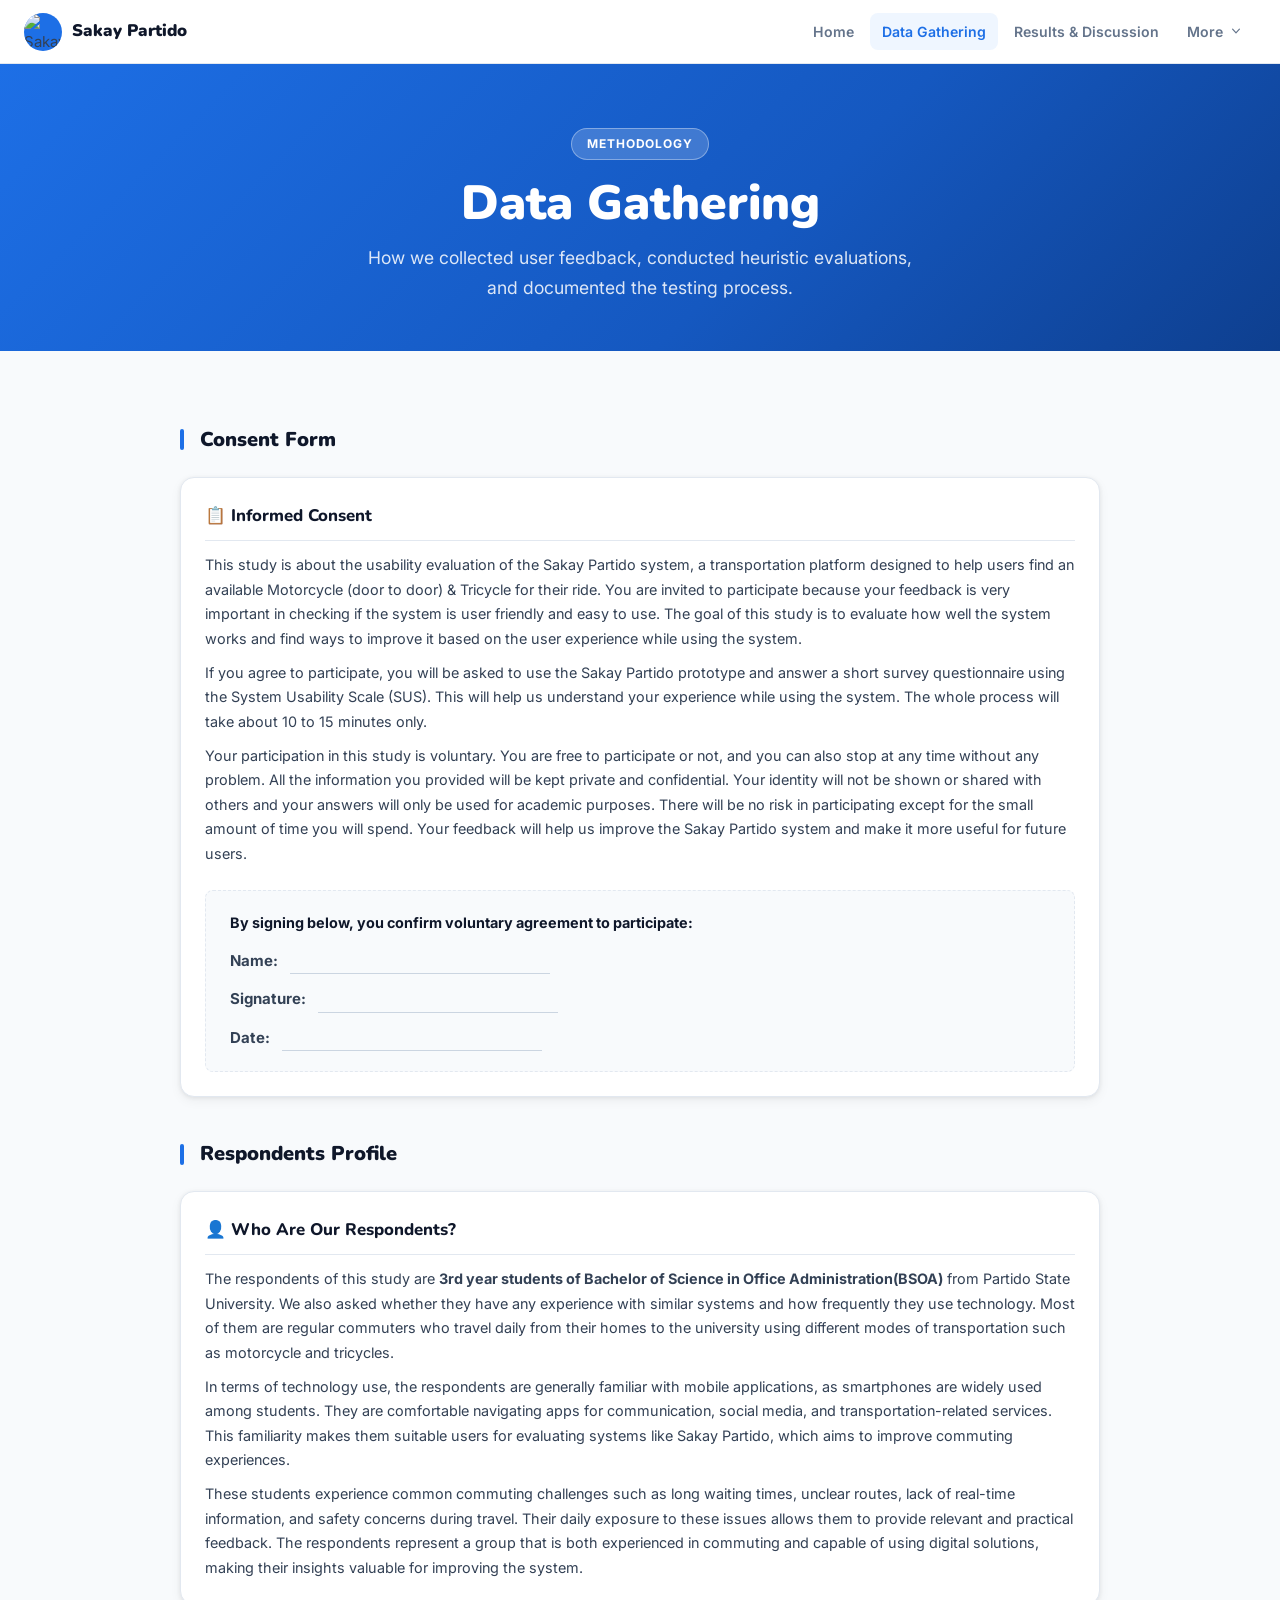
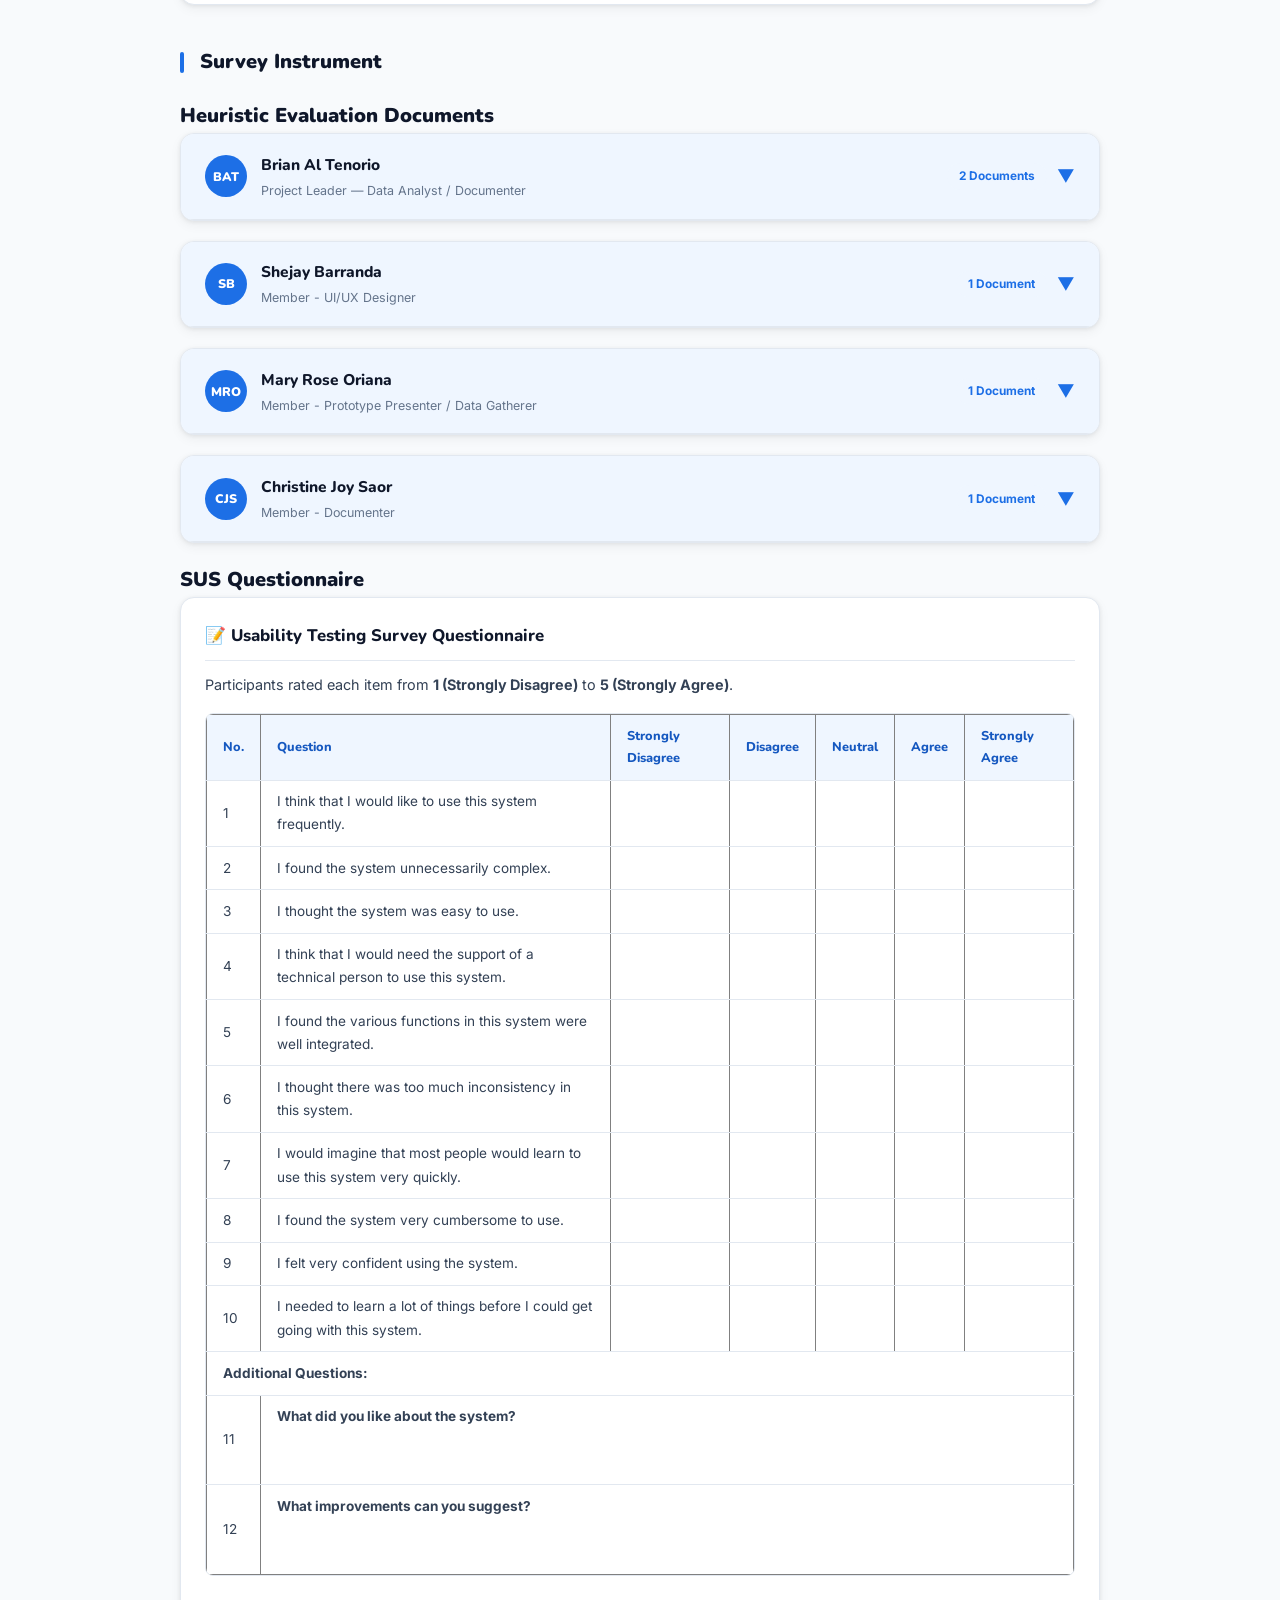
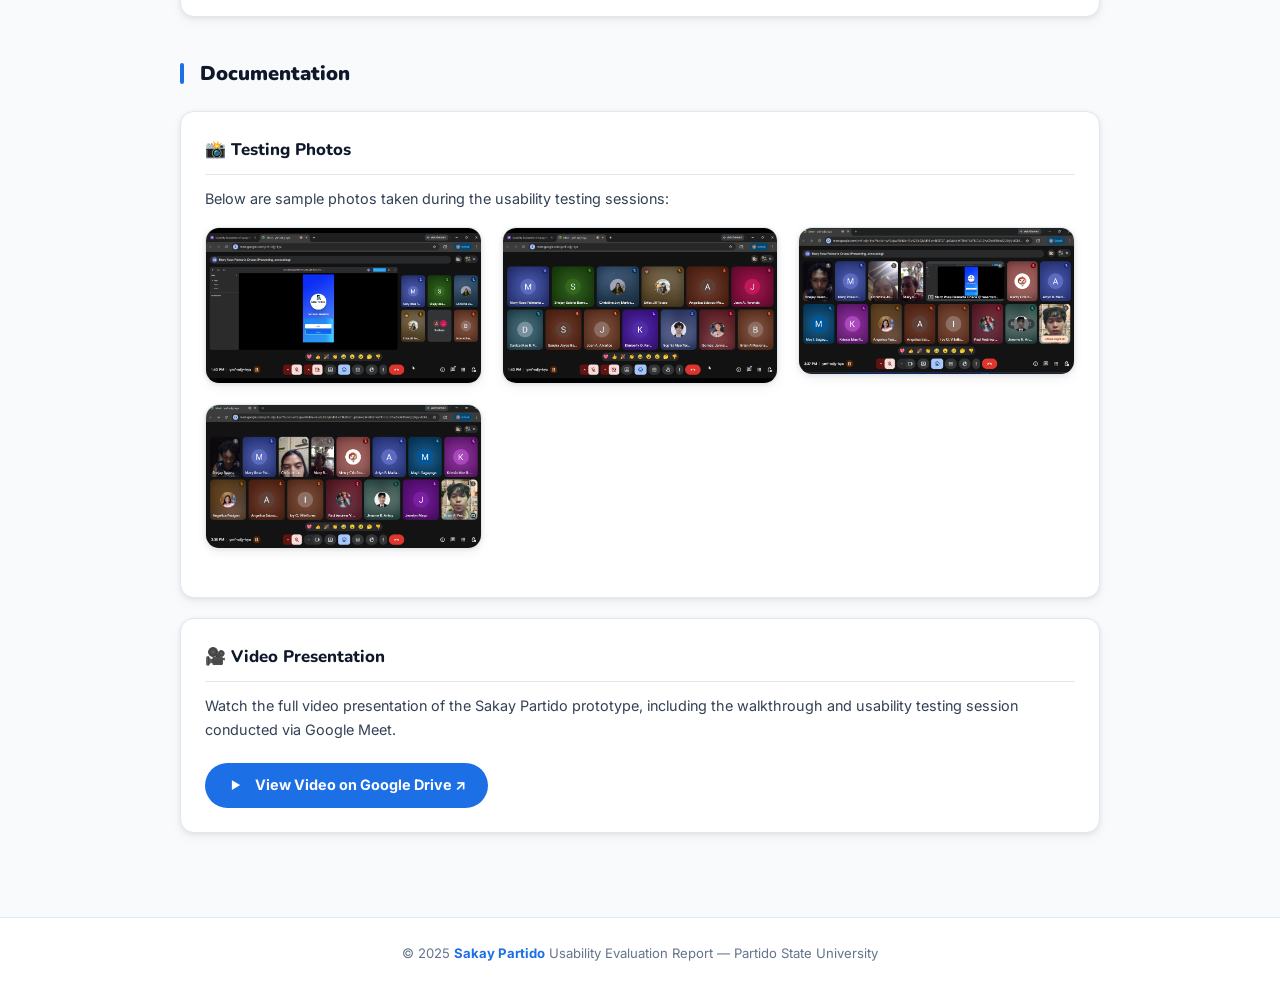
==== commit f2209956: "Update data-gathering.html" ====
--- a/data-gathering.html
+++ b/data-gathering.html
@@ -463,6 +463,22 @@
 
         </div>
     </div>
+        <!-- VIDEO PRESENTATION -->
+    <div class="card" style="margin-top:1.25rem;">
+        <h3>🎥 Video Presentation</h3>
+        <p style="margin-bottom:1.25rem;">Watch the full video presentation of the Sakay Partido prototype, including the walkthrough and usability testing session conducted via Google Meet.</p>
+        <a href="https://drive.google.com/drive/folders/1T9XyC73UbFD8iG8r3arpbSkfDJ65oB3x?usp=sharing"
+           target="_blank"
+           rel="noopener noreferrer"
+           style="display:inline-flex; align-items:center; gap:0.6rem; background:var(--primary); color:#fff; padding:0.65rem 1.4rem; border-radius:99px; text-decoration:none; font-weight:700; font-size:0.9rem; transition:background 0.2s;"
+           onmouseover="this.style.background='var(--primary-dark)'"
+           onmouseout="this.style.background='var(--primary)'">
+            <svg xmlns="http://www.w3.org/2000/svg" width="18" height="18" viewBox="0 0 24 24" fill="currentColor" style="flex-shrink:0;">
+                <path d="M6.5 5.5v13l11-6.5-11-6.5z"/>
+            </svg>
+            View Video on Google Drive ↗
+        </a>
+    </div>
 
 </main>
 
@@ -488,6 +504,22 @@
         hamburger.classList.toggle('open');
         mobileNav.classList.toggle('open');
     });
+
+    /* ─── PDF Viewer ─── */
+    function togglePdf(header) {
+        const body = header.nextElementSibling;
+        const icon = header.querySelector('.pdf-toggle-icon');
+        body.classList.toggle('open');
+        icon.classList.toggle('rotated');
+    }
+
+    function switchTab(tabBtn, targetId) {
+        tabBtn.closest('.pdf-tabs').querySelectorAll('.pdf-tab-btn').forEach(b => b.classList.remove('active'));
+        tabBtn.classList.add('active');
+        const block = tabBtn.closest('.pdf-body');
+        block.querySelectorAll('.pdf-frame-wrap').forEach(f => f.style.display = 'none');
+        block.querySelector('#' + targetId).style.display = 'block'
+        }
 </script>
 </body>
 </html>
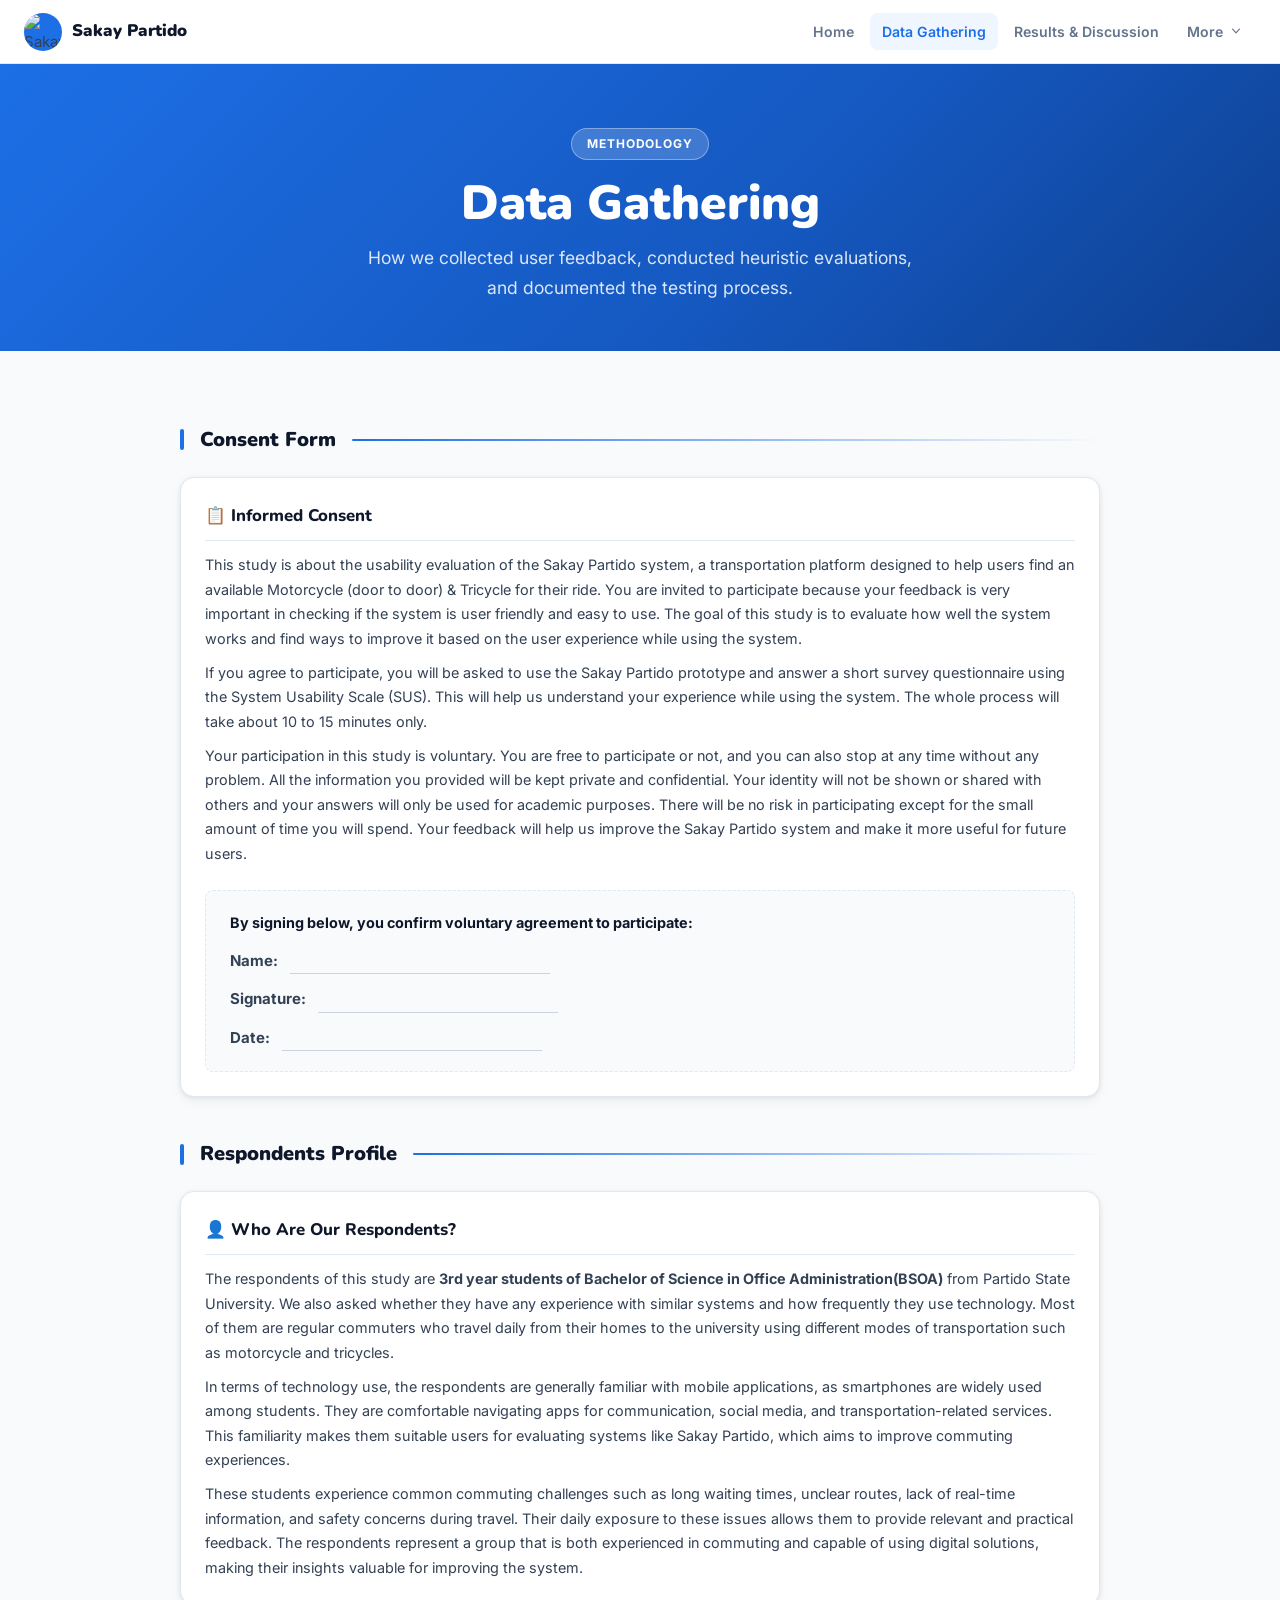
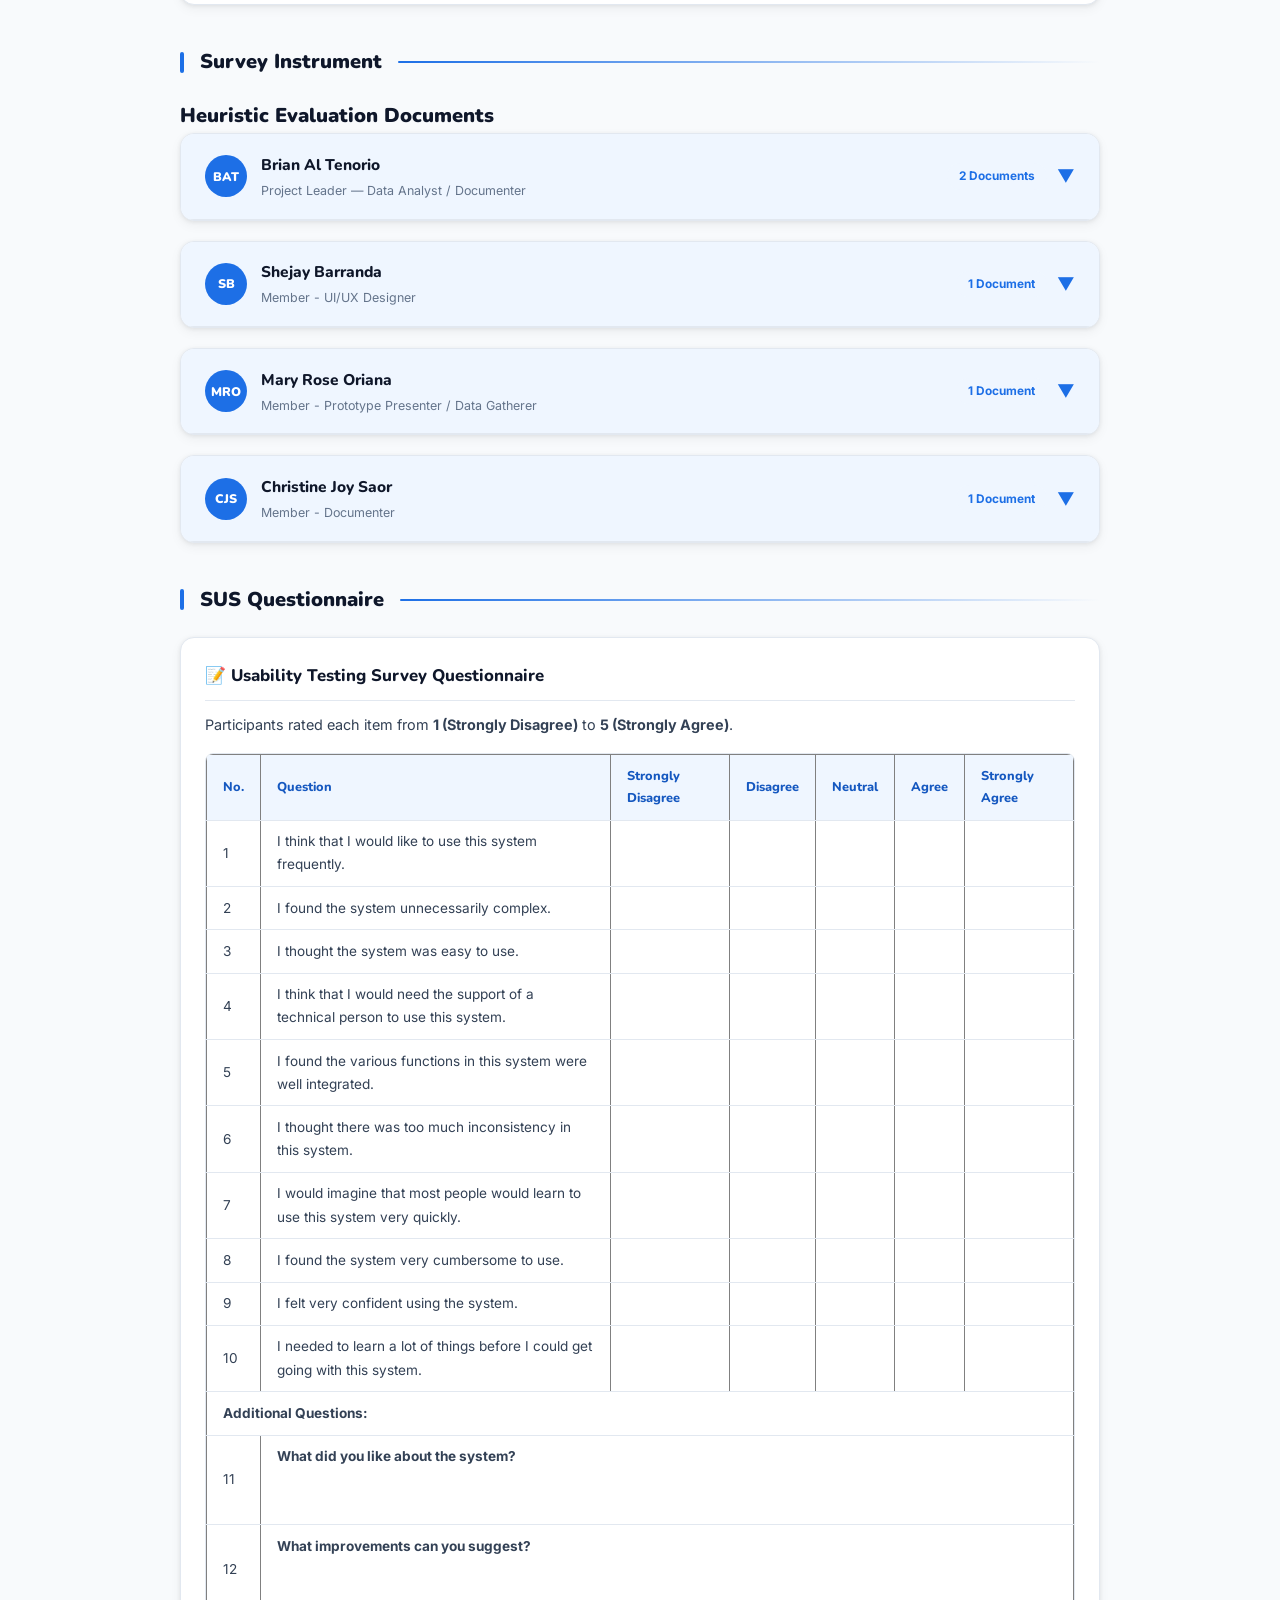
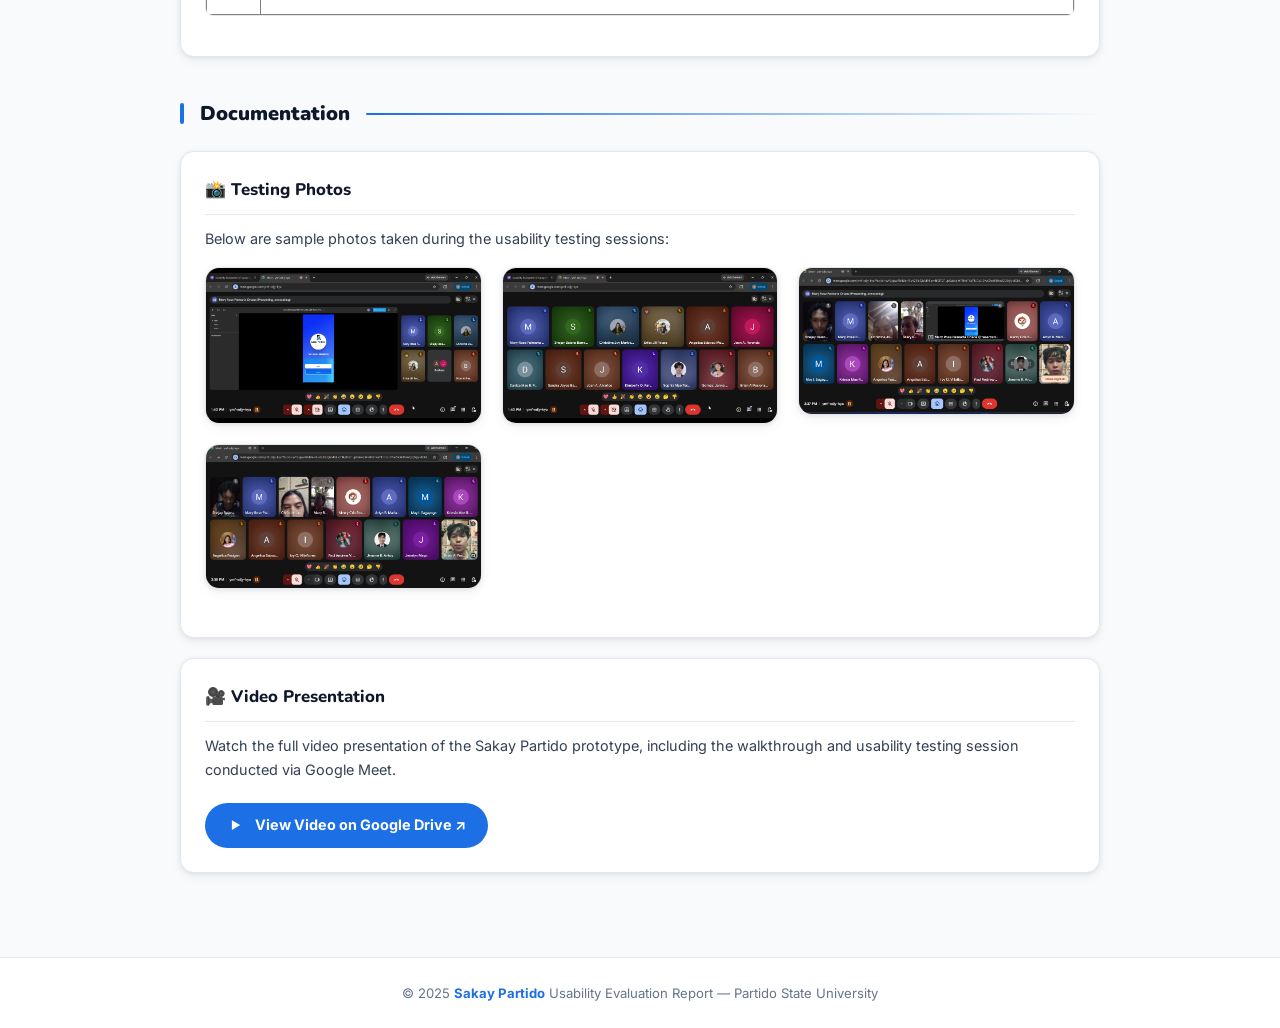
==== commit b5d28a90: "sections" ====
--- a/data-gathering.html
+++ b/data-gathering.html
@@ -5,6 +5,24 @@
     <meta name="viewport" content="width=device-width, initial-scale=1.0">
     <title>Sakay Partido – Data Gathering</title>
     <link rel="stylesheet" href="style.css">
+    <style>
+        .section-divider {
+            display: flex;
+            align-items: center;
+            gap: 1rem;
+            margin-bottom: 1.25rem;
+        }
+        .section-divider::after {
+            content: '';
+            flex: 1;
+            height: 2px;
+            background: linear-gradient(to right, var(--primary, #3b82f6), transparent);
+            border-radius: 99px;
+        }
+        .section-title {
+            white-space: nowrap;
+        }
+    </style>
 </head>
 <body>
 
@@ -346,7 +364,9 @@
 
 
     <!-- SUS QUESTIONNAIRE -->
+    <div class="section-divider" style="margin-top:2.5rem;">
         <h2 class="section-title">SUS Questionnaire</h2>
+    </div>
     <div class="card">
         <h3>📝 Usability Testing Survey Questionnaire</h3>
         <p style="margin-bottom:1rem;">Participants rated each item from <strong>1 (Strongly Disagree)</strong> to <strong>5 (Strongly Agree)</strong>.</p>
@@ -463,7 +483,8 @@
 
         </div>
     </div>
-        <!-- VIDEO PRESENTATION -->
+
+    <!-- VIDEO PRESENTATION -->
     <div class="card" style="margin-top:1.25rem;">
         <h3>🎥 Video Presentation</h3>
         <p style="margin-bottom:1.25rem;">Watch the full video presentation of the Sakay Partido prototype, including the walkthrough and usability testing session conducted via Google Meet.</p>
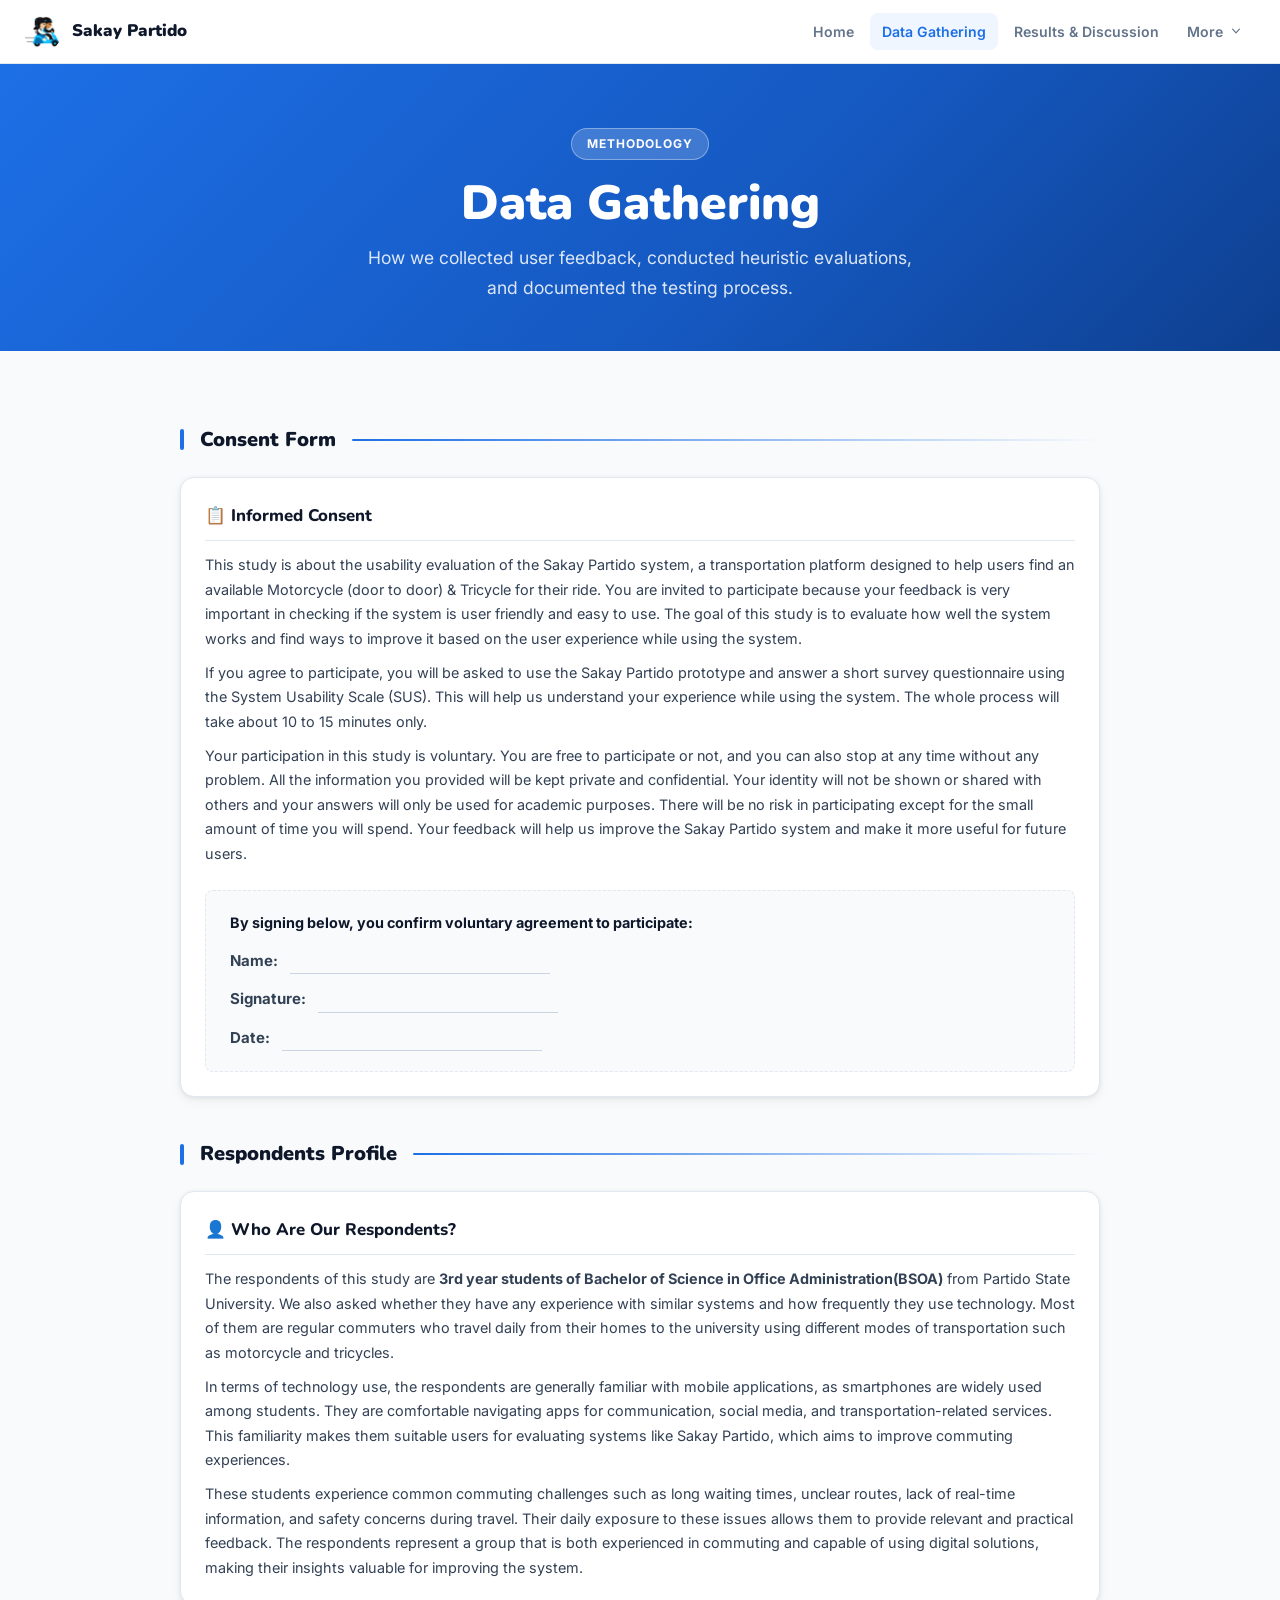
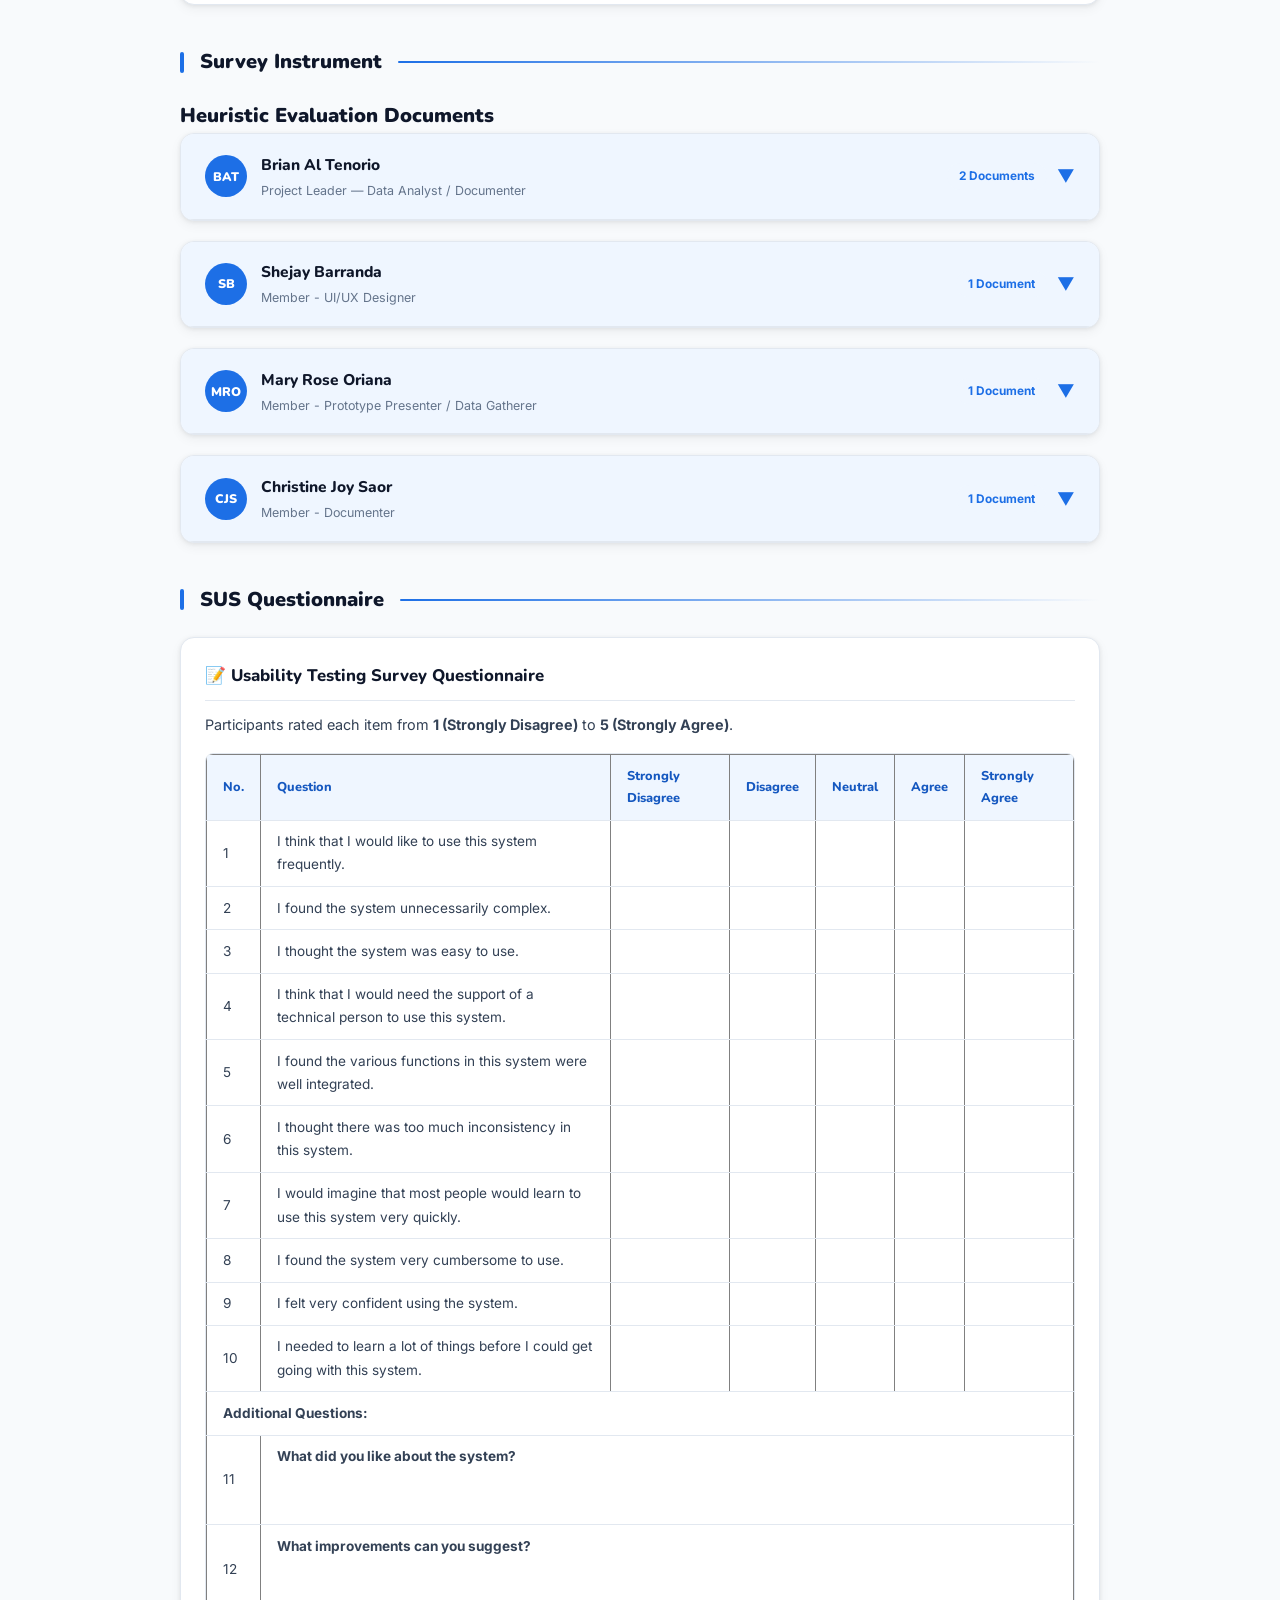
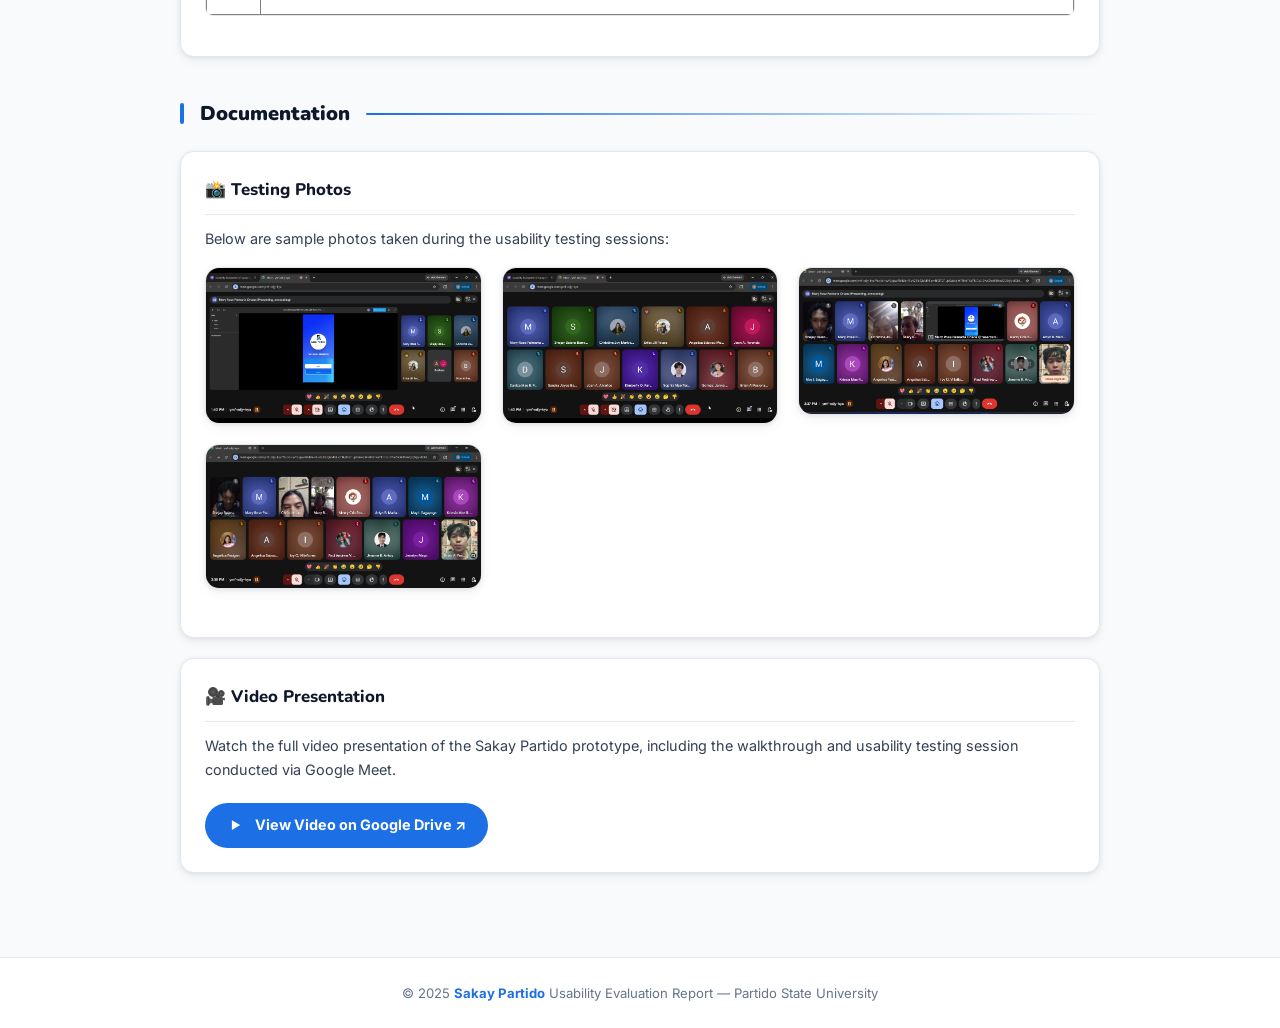
==== commit e540a16f: "prototype" ====
--- a/data-gathering.html
+++ b/data-gathering.html
@@ -30,7 +30,7 @@
 <nav>
     <a class="logo-container" href="index.html">
         <div class="logo-circle">
-            <img src="Logo.png" alt="Sakay Partido Logo">
+            <img src="images/Logo.png" alt="Sakay Partido Logo">
         </div>
         <h2>Sakay Partido</h2>
     </a>
